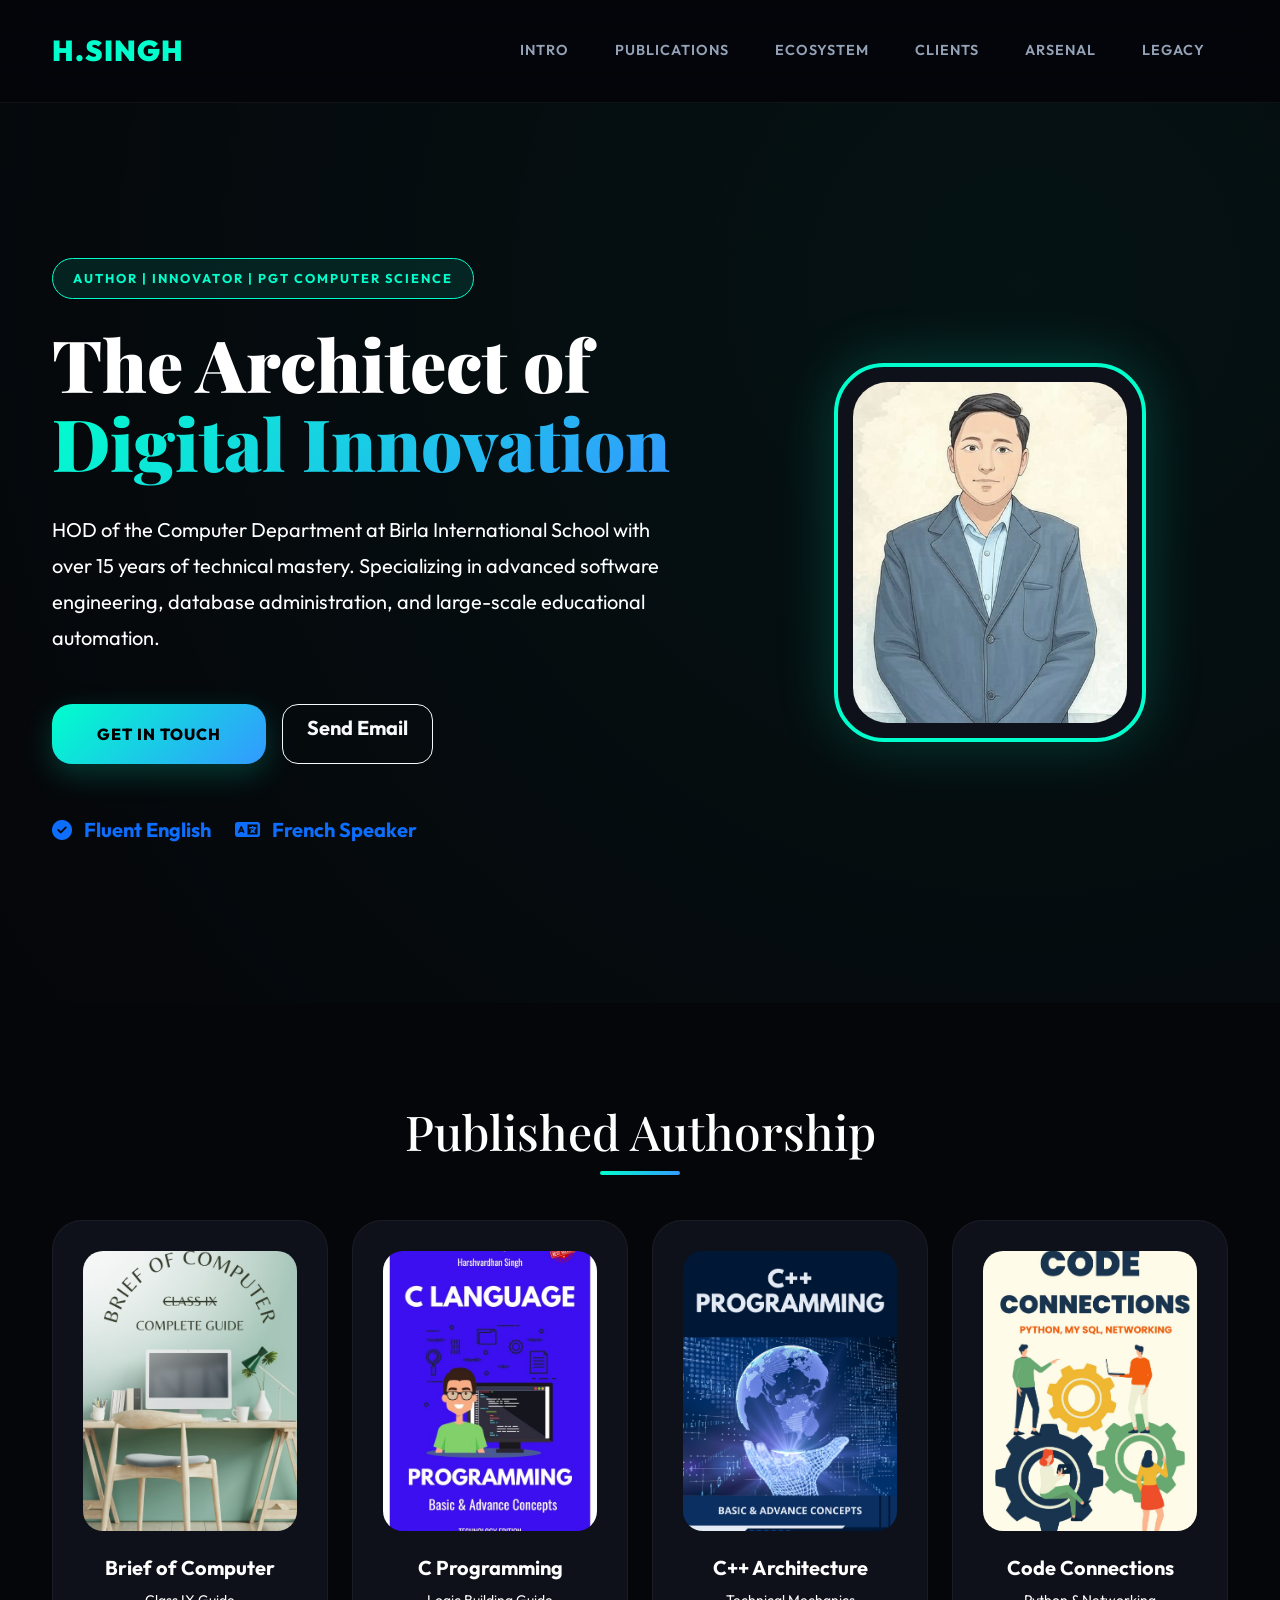
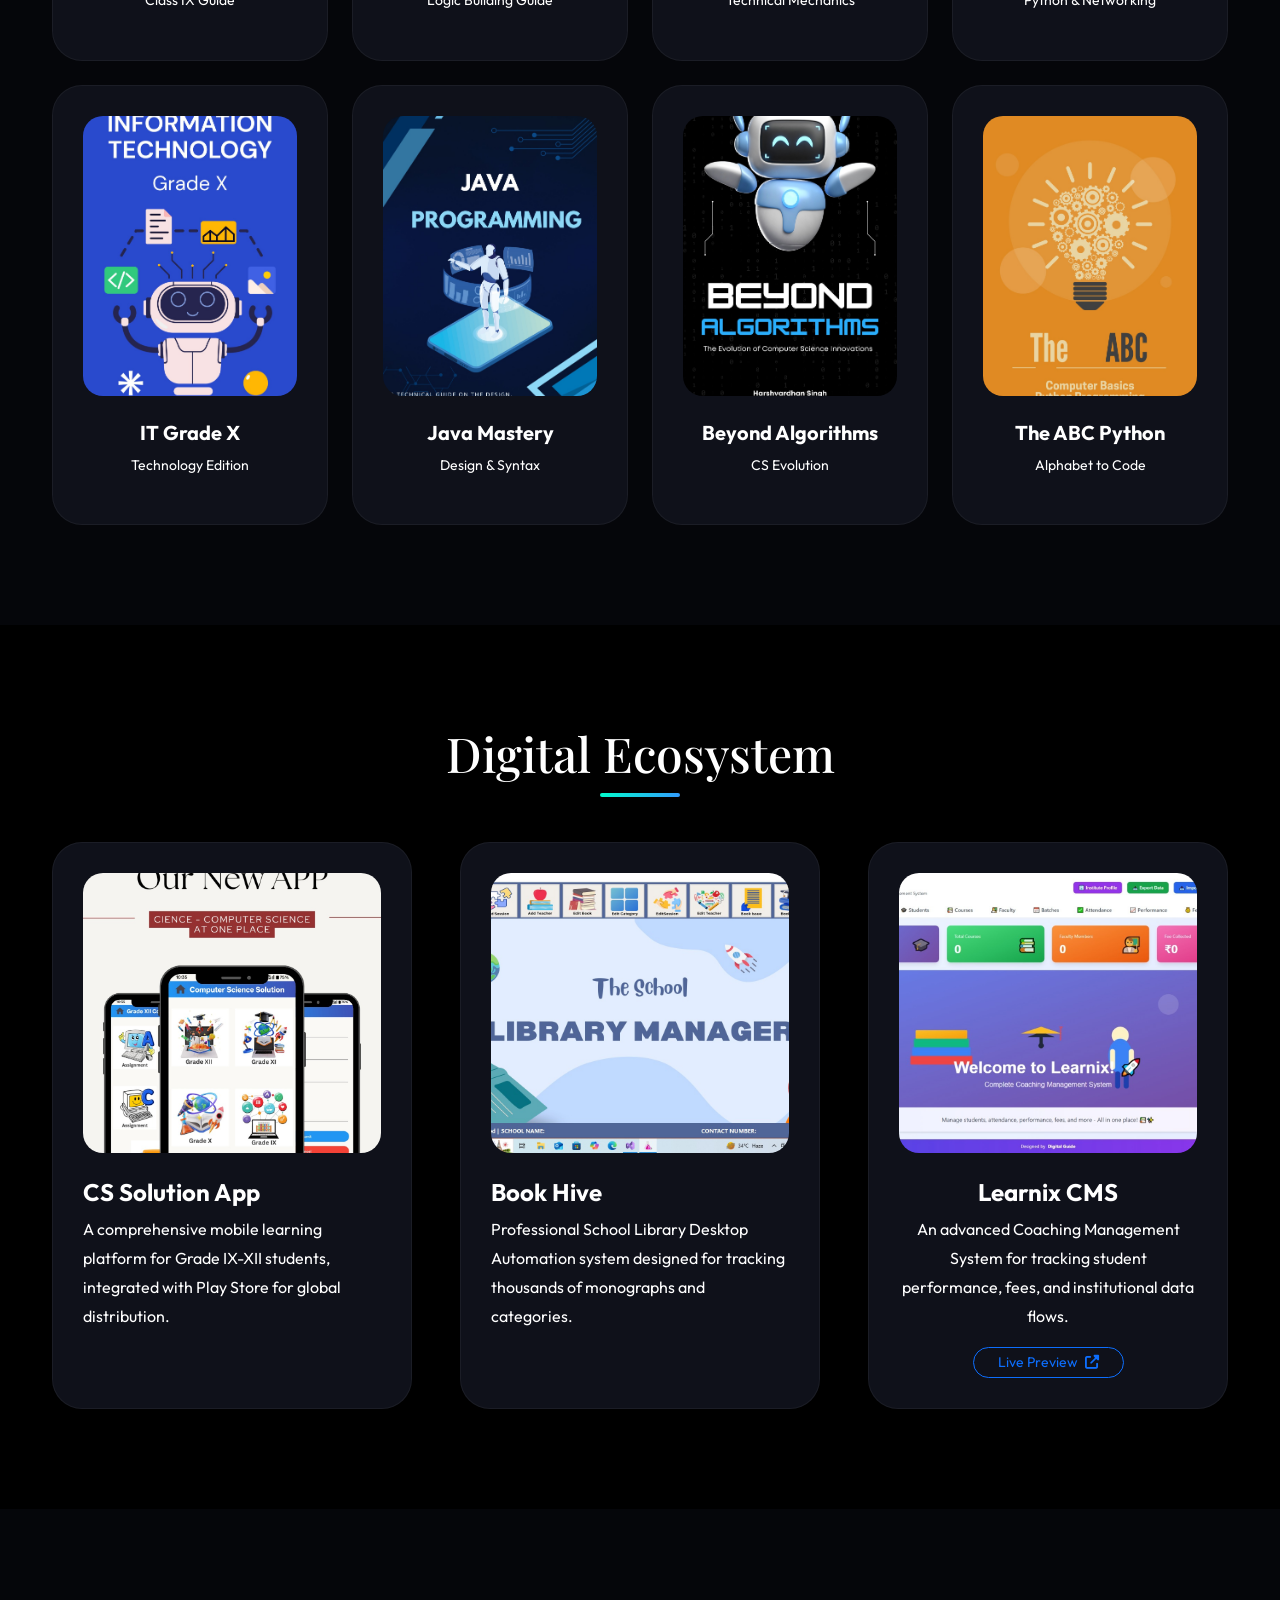
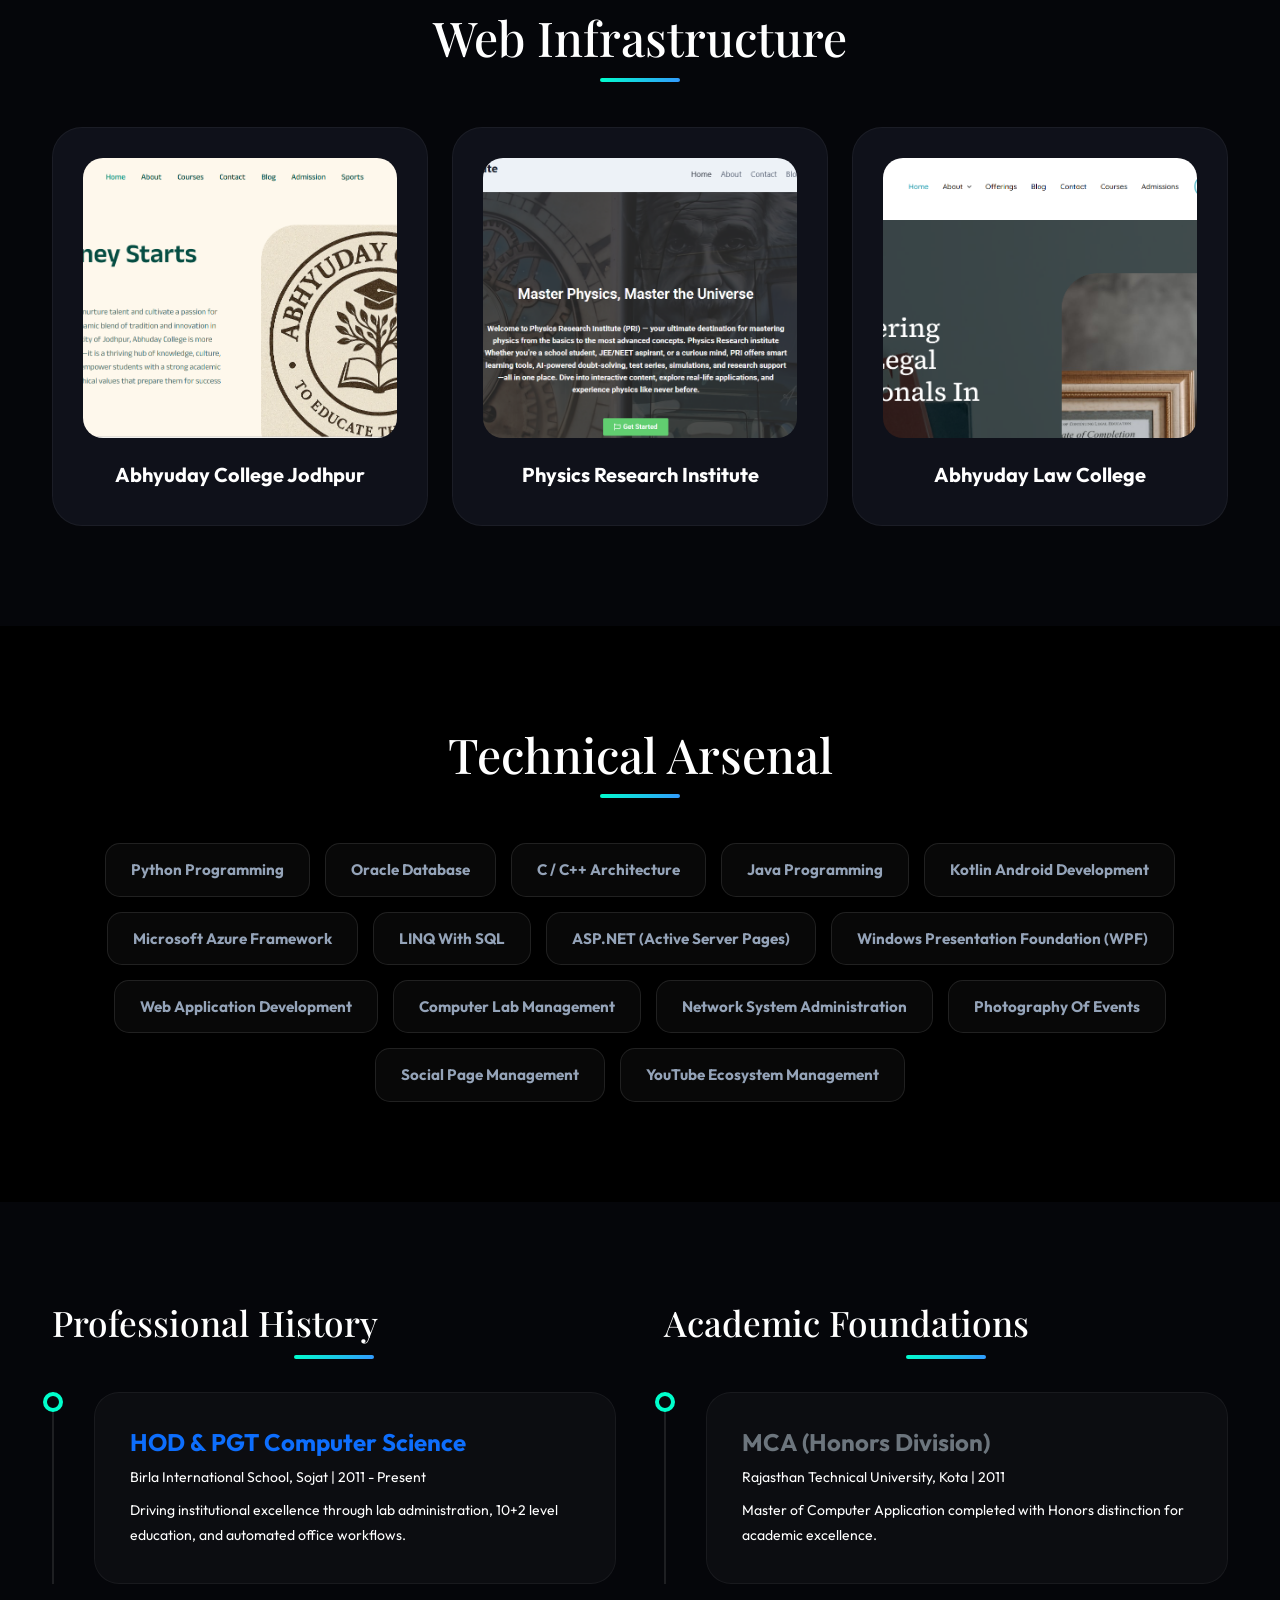
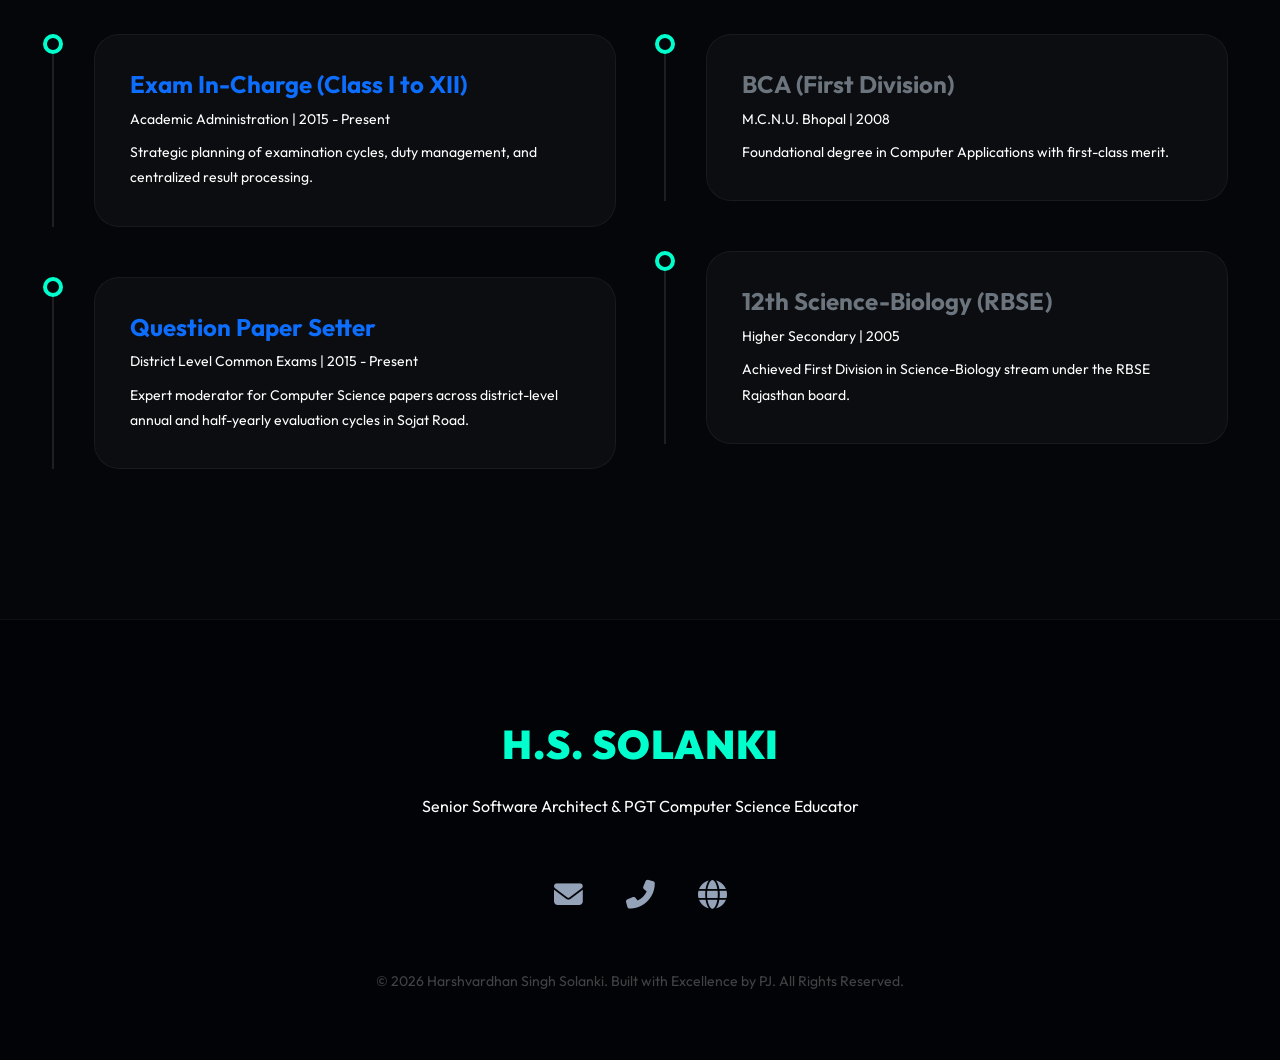
==== index.html @ 7189a614 "Update index.html" ====
<!DOCTYPE html>
<html lang="en">
<head>
    <meta charset="UTF-8">
    <meta name="viewport" content="width=device-width, initial-scale=1.0">
    <title>Harshvardhan Singh Solanki | Portfolio</title>
    
    <link href="https://fonts.googleapis.com/css2?family=Outfit:wght@300;400;600;700;800;900&family=Playfair+Display:wght@700;900&display=swap" rel="stylesheet">
    <link href="https://cdn.jsdelivr.net/npm/bootstrap@5.3.0/dist/css/bootstrap.min.css" rel="stylesheet">
    <link href="https://cdnjs.cloudflare.com/ajax/libs/font-awesome/6.4.0/css/all.min.css" rel="stylesheet">
    <link href="https://unpkg.com/aos@2.3.1/dist/aos.css" rel="stylesheet">

    <style>
        /* --- Root Variables & Theme --- */
        :root {
            --primary: #00ffcc;
            --secondary: #3399ff;
            --bg-dark: #05060a;
            --bg-card: #0f111a;
            --text-main: #ffffff;
            --text-dim: #94a3b8;
            --glass: rgba(255, 255, 255, 0.03);
            --gradient: linear-gradient(135deg, #00ffcc 0%, #3399ff 100%);
            --transition: all 0.4s cubic-bezier(0.4, 0, 0.2, 1);
        }

        /* --- Global Reset --- */
        * { margin: 0; padding: 0; box-sizing: border-box; }
        body {
            font-family: 'Outfit', sans-serif;
            background-color: var(--bg-dark);
            color: var(--text-main);
            overflow-x: hidden;
            line-height: 1.8;
            scroll-behavior: smooth;
        }

        /* --- Custom Scrollbar --- */
        ::-webkit-scrollbar { width: 10px; }
        ::-webkit-scrollbar-track { background: var(--bg-dark); }
        ::-webkit-scrollbar-thumb { background: var(--gradient); border-radius: 10px; }

        /* --- Layout Components --- */
        .section-padding { padding: 100px 0; }
        .container { max-width: 1200px; }

        /* --- Typography --- */
        .mega-title {
            font-family: 'Playfair Display', serif;
            font-size: clamp(2.5rem, 8vw, 4.5rem);
            font-weight: 900;
            line-height: 1.1;
            margin-bottom: 30px;
        }
        .mega-title span {
            background: var(--gradient);
            -webkit-background-clip: text;
            -webkit-text-fill-color: transparent;
        }
        .section-head {
            font-family: 'Playfair Display', serif;
            font-size: clamp(2rem, 5vw, 3rem);
            text-align: center;
            margin-bottom: 60px;
            position: relative;
        }
        .section-head::after {
            content: '';
            position: absolute;
            bottom: -15px;
            left: 50%;
            transform: translateX(-50%);
            width: 80px;
            height: 4px;
            background: var(--gradient);
            border-radius: 10px;
        }

        /* --- Navbar Glassmorphism --- */
        .navbar {
            background: rgba(5, 6, 10, 0.9) !important;
            backdrop-filter: blur(20px);
            border-bottom: 1px solid rgba(255, 255, 255, 0.05);
            padding: 20px 0;
            transition: var(--transition);
        }
        .navbar-brand {
            font-weight: 900;
            font-size: 1.8rem;
            color: var(--primary) !important;
            letter-spacing: 1px;
        }
        .nav-link {
            font-weight: 600;
            color: var(--text-dim) !important;
            margin: 0 15px;
            text-transform: uppercase;
            font-size: 0.9rem;
            letter-spacing: 1px;
            transition: var(--transition);
        }
        .nav-link:hover, .nav-link.active {
            color: var(--primary) !important;
            transform: translateY(-2px);
        }

        /* --- Hero Section --- */
        .hero {
            min-height: 100vh;
            display: flex;
            align-items: center;
            position: relative;
            background: radial-gradient(circle at 80% 20%, rgba(0, 255, 204, 0.05), transparent);
        }
        .role-tag {
            display: inline-block;
            padding: 8px 20px;
            background: rgba(0, 255, 204, 0.1);
            border: 1px solid var(--primary);
            border-radius: 50px;
            color: var(--primary);
            font-weight: 700;
            margin-bottom: 25px;
            text-transform: uppercase;
            font-size: 0.8rem;
            letter-spacing: 2px;
        }
        .profile-container {
            position: relative;
            display: inline-block;
        }
        .profile-frame {
            width: 100%;
            max-width: 450px;
            border-radius: 50px;
            border: 4px solid var(--primary);
            padding: 15px;
            background: var(--bg-card);
            box-shadow: 0 0 60px rgba(0, 255, 204, 0.2);
            transition: var(--transition);
        }
        .profile-frame img {
            width: 100%;
            border-radius: 35px;
            filter: grayscale(20%);
            transition: var(--transition);
        }
        .profile-container:hover .profile-frame {
            transform: scale(1.02) rotate(1deg);
            border-color: var(--secondary);
        }

        /* --- Ultra Cards --- */
        .ultra-card {
            background: var(--bg-card);
            border: 1px solid rgba(255, 255, 255, 0.05);
            border-radius: 30px;
            padding: 30px;
            height: 100%;
            transition: var(--transition);
            position: relative;
            overflow: hidden;
            z-index: 1;
        }
        .ultra-card::before {
            content: '';
            position: absolute;
            top: 0; left: 0; width: 100%; height: 100%;
            background: var(--gradient);
            opacity: 0;
            z-index: -1;
            transition: var(--transition);
        }
        .ultra-card:hover {
            transform: translateY(-15px);
            border-color: transparent;
        }
        .ultra-card:hover h4, .ultra-card:hover h5, .ultra-card:hover p {
            color: #fff;
        }

        /* --- Image Boxes --- */
        .img-box {
            width: 100%;
            height: 280px;
            border-radius: 20px;
            overflow: hidden;
            margin-bottom: 25px;
            position: relative;
        }
        .img-box img {
            width: 100%;
            height: 100%;
            object-fit: cover;
            transition: 0.8s;
        }
        .ultra-card:hover .img-box img {
            transform: scale(1.1) rotate(-2deg);
        }

        /* --- Eye Link Overlay --- */
        .overlay-link {
            position: absolute;
            top: 0; left: 0; width: 100%; height: 100%;
            background: rgba(10, 11, 16, 0.7);
            backdrop-filter: blur(5px);
            display: flex;
            justify-content: center;
            align-items: center;
            opacity: 0;
            transition: var(--transition);
        }
        .img-box:hover .overlay-link { opacity: 1; }
        .eye-icon {
            width: 60px;
            height: 60px;
            background: var(--primary);
            color: #000;
            border-radius: 50%;
            display: flex;
            justify-content: center;
            align-items: center;
            font-size: 1.5rem;
            text-decoration: none;
            box-shadow: 0 10px 20px rgba(0,0,0,0.3);
            transition: var(--transition);
        }
        .eye-icon:hover { transform: scale(1.2); background: #fff; }

        /* --- Tech Arsenal --- */
        .tech-grid {
            display: flex;
            flex-wrap: wrap;
            gap: 15px;
            justify-content: center;
        }
        .tech-item {
            padding: 12px 25px;
            background: rgba(255, 255, 255, 0.03);
            border: 1px solid rgba(255, 255, 255, 0.1);
            border-radius: 15px;
            font-weight: 700;
            font-size: 0.95rem;
            color: var(--text-dim);
            transition: var(--transition);
            cursor: default;
        }
        .tech-item:hover {
            background: var(--primary);
            color: #000;
            border-color: var(--primary);
            box-shadow: 0 0 30px rgba(0, 255, 204, 0.3);
            transform: translateY(-5px);
        }

        /* --- Legacy Timeline --- */
        .timeline-box {
            position: relative;
            padding-left: 40px;
            border-left: 2px solid rgba(255, 255, 255, 0.1);
            margin-bottom: 50px;
        }
        .timeline-box::before {
            content: '';
            position: absolute;
            left: -11px;
            top: 0;
            width: 20px;
            height: 20px;
            background: var(--bg-dark);
            border: 4px solid var(--primary);
            border-radius: 50%;
        }
        .legacy-card {
            background: var(--glass);
            border-radius: 25px;
            padding: 35px;
            border: 1px solid rgba(255, 255, 255, 0.05);
            transition: var(--transition);
        }
        .legacy-card:hover {
            background: rgba(255, 255, 255, 0.06);
            border-color: var(--primary);
            transform: translateX(15px);
        }

        /* --- Buttons --- */
        .btn-premium {
            background: var(--gradient);
            color: #000 !important;
            font-weight: 800;
            padding: 18px 45px;
            border-radius: 20px;
            text-transform: uppercase;
            letter-spacing: 1px;
            border: none;
            box-shadow: 0 10px 30px rgba(0, 255, 204, 0.2);
            transition: var(--transition);
        }
        .btn-premium:hover {
            transform: scale(1.05) translateY(-5px);
            box-shadow: 0 15px 40px rgba(0, 255, 204, 0.4);
        }

        /* --- Footer --- */
        footer {
            padding: 100px 0 50px;
            background: #020306;
            border-top: 1px solid rgba(255, 255, 255, 0.05);
        }
        .footer-links a {
            color: var(--text-dim);
            font-size: 1.8rem;
            margin: 0 20px;
            transition: var(--transition);
        }
        .footer-links a:hover { color: var(--primary); transform: scale(1.2); }

        /* --- Responsive Queries --- */
        @media (max-width: 991px) {
            .hero { text-align: center; padding-top: 150px; }
            .hero .d-flex { justify-content: center; }
            .profile-container { margin-top: 50px; }
            .mega-title { font-size: 3.2rem; }
        }
        @media (max-width: 768px) {
            .section-padding { padding: 60px 0; }
            .mega-title { font-size: 2.8rem; }
            .img-box { height: 220px; }
            .legacy-card { padding: 25px; }
        }
    </style>
</head>
<body>

    <nav class="navbar navbar-expand-lg sticky-top navbar-dark">
        <div class="container">
            <a class="navbar-brand" href="#">H.SINGH</a>
            <button class="navbar-toggler border-0" type="button" data-bs-toggle="collapse" data-bs-target="#navbarNav">
                <span class="navbar-toggler-icon"></span>
            </button>
            <div class="collapse navbar-collapse" id="navbarNav">
                <ul class="navbar-nav ms-auto">
                    <li class="nav-item"><a class="nav-link" href="#home">Intro</a></li>
                    <li class="nav-item"><a class="nav-link" href="#books">Publications</a></li>
                    <li class="nav-item"><a class="nav-link" href="#ecosystem">Ecosystem</a></li>
                    <li class="nav-item"><a class="nav-link" href="#web">Clients</a></li>
                    <li class="nav-item"><a class="nav-link" href="#skills">Arsenal</a></li>
                    <li class="nav-item"><a class="nav-link" href="#legacy">Legacy</a></li>
                </ul>
            </div>
        </div>
    </nav>

    <section id="home" class="hero">
        <div class="container">
            <div class="row align-items-center">
                <div class="col-lg-7" data-aos="fade-right" data-aos-duration="1200">
                    <span class="role-tag">Author | Innovator | PGT Computer Science</span>
                    <h1 class="mega-title">The Architect of<br><span>Digital Innovation</span></h1>
                    <p class="fs-5 text-dim mb-5 pe-lg-5">
                        HOD of the Computer Department at Birla International School with over 15 years of technical mastery. 
                        Specializing in advanced software engineering, database administration, and large-scale educational automation.
                    </p>
                    <div class="d-flex flex-wrap gap-3">
                        <a href="tel:+918005676406" class="btn btn-premium">Get in Touch</a>
                        <a href="mailto:harshvardhansinghsolanki@yahoo.co.in" class="btn btn-outline-light btn-lg px-4 rounded-4 fw-bold">Send Email</a>
                    </div>
                    <div class="mt-5 d-flex gap-4 fs-5 text-primary fw-bold">
                        <span><i class="fas fa-check-circle me-2"></i> Fluent English</span>
                        <span><i class="fas fa-language me-2"></i> French Speaker</span>
                    </div>
                </div>
                <div class="col-lg-5 text-center" data-aos="zoom-in" data-aos-duration="1200">
                    <div class="profile-container">
                        <div class="profile-frame">
                            <img src="image.PNG" alt="Harshvardhan Singh Solanki">
                        </div>
                    </div>
                </div>
            </div>
        </div>
    </section>

    <section id="books" class="section-padding">
        <div class="container">
            <h2 class="section-head" data-aos="fade-up">Published <span>Authorship</span></h2>
            <div class="row g-4">
                <div class="col-6 col-md-4 col-lg-3" data-aos="fade-up">
                    <div class="ultra-card text-center">
                        <div class="img-box"><img src="book1.jpeg" alt="Brief of Computer"></div>
                        <h5 class="fw-bold">Brief of Computer</h5>
                        <p class="small text-dim">Class IX Guide</p>
                    </div>
                </div>
                <div class="col-6 col-md-4 col-lg-3" data-aos="fade-up" data-aos-delay="100">
                    <div class="ultra-card text-center">
                        <div class="img-box"><img src="book2.jpeg" alt="C Language"></div>
                        <h5 class="fw-bold">C Programming</h5>
                        <p class="small text-dim">Logic Building Guide</p>
                    </div>
                </div>
                <div class="col-6 col-md-4 col-lg-3" data-aos="fade-up" data-aos-delay="200">
                    <div class="ultra-card text-center">
                        <div class="img-box"><img src="book3.jpeg" alt="C++ Architecture"></div>
                        <h5 class="fw-bold">C++ Architecture</h5>
                        <p class="small text-dim">Technical Mechanics</p>
                    </div>
                </div>
                <div class="col-6 col-md-4 col-lg-3" data-aos="fade-up" data-aos-delay="300">
                    <div class="ultra-card text-center">
                        <div class="img-box"><img src="book4.jpeg" alt="Code Connections"></div>
                        <h5 class="fw-bold">Code Connections</h5>
                        <p class="small text-dim">Python & Networking</p>
                    </div>
                </div>
                <div class="col-6 col-md-4 col-lg-3" data-aos="fade-up">
                    <div class="ultra-card text-center">
                        <div class="img-box"><img src="book5.jpeg" alt="IT Grade X"></div>
                        <h5 class="fw-bold">IT Grade X</h5>
                        <p class="small text-dim">Technology Edition</p>
                    </div>
                </div>
                <div class="col-6 col-md-4 col-lg-3" data-aos="fade-up" data-aos-delay="100">
                    <div class="ultra-card text-center">
                        <div class="img-box"><img src="book6.jpeg" alt="Java Mastery"></div>
                        <h5 class="fw-bold">Java Mastery</h5>
                        <p class="small text-dim">Design & Syntax</p>
                    </div>
                </div>
                <div class="col-6 col-md-4 col-lg-3" data-aos="fade-up" data-aos-delay="200">
                    <div class="ultra-card text-center">
                        <div class="img-box"><img src="book7.jpeg" alt="Beyond Algorithms"></div>
                        <h5 class="fw-bold">Beyond Algorithms</h5>
                        <p class="small text-dim">CS Evolution</p>
                    </div>
                </div>
                <div class="col-6 col-md-4 col-lg-3" data-aos="fade-up" data-aos-delay="300">
                    <div class="ultra-card text-center">
                        <div class="img-box"><img src="book8.jpeg" alt="ABC Python"></div>
                        <h5 class="fw-bold">The ABC Python</h5>
                        <p class="small text-dim">Alphabet to Code</p>
                    </div>
                </div>
            </div>
        </div>
    </section>

    <section id="ecosystem" class="section-padding bg-black bg-opacity-30">
        <div class="container">
            <h2 class="section-head" data-aos="fade-up">Digital <span>Ecosystem</span></h2>
            <div class="row g-5">
                <div class="col-lg-4" data-aos="zoom-in">
                    <div class="ultra-card">
                        <div class="img-box"><img src="hss2.jpeg" alt="CS Solution"></div>
                        <h4 class="fw-bold">CS Solution App</h4>
                        <p class="text-dim">A comprehensive mobile learning platform for Grade IX-XII students, integrated with Play Store for global distribution.</p>
                    </div>
                </div>
                <div class="col-lg-4" data-aos="zoom-in" data-aos-delay="200">
                    <div class="ultra-card">
                        <div class="img-box"><img src="hss.jpeg" alt="Book Hive"></div>
                        <h4 class="fw-bold">Book Hive</h4>
                        <p class="text-dim">Professional School Library Desktop Automation system designed for tracking thousands of monographs and categories.</p>
                    </div>
                </div>
                <div class="col-lg-4" data-aos="zoom-in" data-aos-delay="400">
                    <div class="ultra-card text-center">
                        <div class="img-box">
                            <img src="hss4.jpeg" alt="Learnix CMS">
                            <div class="overlay-link">
                                <a href="https://iharshvardhansingh.github.io/Learnix/" target="_blank" class="eye-icon">
                                    <i class="fas fa-eye"></i>
                                </a>
                            </div>
                        </div>
                        <h4 class="fw-bold">Learnix CMS</h4>
                        <p class="text-dim">An advanced Coaching Management System for tracking student performance, fees, and institutional data flows.</p>
                        <div class="mt-3">
                            <a href="https://iharshvardhansingh.github.io/Learnix/" target="_blank" class="btn btn-outline-primary btn-sm rounded-pill px-4">
                                Live Preview <i class="fas fa-external-link-alt ms-1"></i>
                            </a>
                        </div>
                    </div>
                </div>
           </div>
    </section>

    <section id="web" class="section-padding">
        <div class="container">
            <h2 class="section-head" data-aos="fade-up">Web <span>Infrastructure</span></h2>
            <div class="row g-4">
                <div class="col-md-4" data-aos="flip-left">
                    <div class="ultra-card">
                        <div class="img-box">
                            <img src="client.PNG" alt="Abhyuday College">
                            <div class="overlay-link">
                                <a href="https://abhyudaycollegejodhpur.com/" target="_blank" class="eye-icon">
                                    <i class="fas fa-eye"></i>
                                </a>
                            </div>
                        </div>
                        <h5 class="fw-bold text-center">Abhyuday College Jodhpur</h5>
                    </div>
                </div>
                <div class="col-md-4" data-aos="flip-left" data-aos-delay="200">
                    <div class="ultra-card">
                        <div class="img-box">
                            <img src="client1.PNG" alt="Physics Institute">
                            <div class="overlay-link">
                                <a href="https://physicsresearchinstitute.com/" target="_blank" class="eye-icon">
                                    <i class="fas fa-eye"></i>
                                </a>
                            </div>
                        </div>
                        <h5 class="fw-bold text-center">Physics Research Institute</h5>
                    </div>
                </div>
                <div class="col-md-4" data-aos="flip-left" data-aos-delay="400">
                    <div class="ultra-card">
                        <div class="img-box">
                            <img src="client2.PNG" alt="Abhyuday Law">
                            <div class="overlay-link">
                                <a href="https://abhyudaylawcollegejodhpur.com/" target="_blank" class="eye-icon">
                                    <i class="fas fa-eye"></i>
                                </a>
                            </div>
                        </div>
                        <h5 class="fw-bold text-center">Abhyuday Law College</h5>
                    </div>
                </div>
            </div>
        </div>
    </section>

    <section id="skills" class="section-padding bg-black">
        <div class="container text-center">
            <h2 class="section-head" data-aos="fade-up">Technical <span>Arsenal</span></h2>
            <div class="tech-grid" data-aos="zoom-in">
                <div class="tech-item">Python Programming</div>
                <div class="tech-item">Oracle Database</div>
                <div class="tech-item">C / C++ Architecture</div>
                <div class="tech-item">Java Programming</div>
                <div class="tech-item">Kotlin Android Development</div>
                <div class="tech-item">Microsoft Azure Framework</div>
                <div class="tech-item">LINQ With SQL</div>
                <div class="tech-item">ASP.NET (Active Server Pages)</div>
                <div class="tech-item">Windows Presentation Foundation (WPF)</div>
                <div class="tech-item">Web Application Development</div>
                <div class="tech-item">Computer Lab Management</div>
                <div class="tech-item">Network System Administration</div>
                <div class="tech-item">Photography Of Events</div>
                <div class="tech-item">Social Page Management</div>
                <div class="tech-item">YouTube Ecosystem Management</div>
            </div>
        </div>
    </section>

    <section id="legacy" class="section-padding">
        <div class="container">
            <div class="row g-5">
                <div class="col-lg-6" data-aos="fade-right">
                    <h2 class="section-head text-start mb-5" style="font-size: 2.2rem;">Professional <span>History</span></h2>
                    
                    <div class="timeline-box">
                        <div class="legacy-card">
                            <h4 class="fw-bold text-primary">HOD & PGT Computer Science</h4>
                            <p class="small text-dim mb-2">Birla International School, Sojat | 2011 - Present</p>
                            <p class="small mb-0">Driving institutional excellence through lab administration, 10+2 level education, and automated office workflows.</p>
                        </div>
                    </div>

                    <div class="timeline-box">
                        <div class="legacy-card">
                            <h4 class="fw-bold text-primary">Exam In-Charge (Class I to XII)</h4>
                            <p class="small text-dim mb-2">Academic Administration | 2015 - Present</p>
                            <p class="small mb-0">Strategic planning of examination cycles, duty management, and centralized result processing.</p>
                        </div>
                    </div>

                    <div class="timeline-box">
                        <div class="legacy-card">
                            <h4 class="fw-bold text-primary">Question Paper Setter</h4>
                            <p class="small text-dim mb-2">District Level Common Exams | 2015 - Present</p>
                            <p class="small mb-0">Expert moderator for Computer Science papers across district-level annual and half-yearly evaluation cycles in Sojat Road.</p>
                        </div>
                    </div>
                </div>

                <div class="col-lg-6" data-aos="fade-left">
                    <h2 class="section-head text-start mb-5" style="font-size: 2.2rem;">Academic <span>Foundations</span></h2>
                    
                    <div class="timeline-box">
                        <div class="legacy-card">
                            <h4 class="fw-bold text-secondary">MCA (Honors Division)</h4>
                            <p class="small text-dim mb-2">Rajasthan Technical University, Kota | 2011</p>
                            <p class="small mb-0">Master of Computer Application completed with Honors distinction for academic excellence.</p>
                        </div>
                    </div>

                    <div class="timeline-box">
                        <div class="legacy-card">
                            <h4 class="fw-bold text-secondary">BCA (First Division)</h4>
                            <p class="small text-dim mb-2">M.C.N.U. Bhopal | 2008</p>
                            <p class="small mb-0">Foundational degree in Computer Applications with first-class merit.</p>
                        </div>
                    </div>

                    <div class="timeline-box">
                        <div class="legacy-card">
                            <h4 class="fw-bold text-secondary">12th Science-Biology (RBSE)</h4>
                            <p class="small text-dim mb-2">Higher Secondary | 2005</p>
                            <p class="small mb-0">Achieved First Division in Science-Biology stream under the RBSE Rajasthan board.</p>
                        </div>
                    </div>
                </div>
            </div>
        </div>
    </section>

    <footer class="text-center">
        <div class="container">
            <h2 class="navbar-brand fs-1 mb-4" data-aos="zoom-in">H.S. SOLANKI</h2>
            <p class="text-dim mb-5">Senior Software Architect & PGT Computer Science Educator</p>
            <div class="footer-links mb-5" data-aos="fade-up">
                <a href="mailto:harshvardhansinghsolanki@yahoo.co.in"><i class="fas fa-envelope"></i></a>
                <a href="tel:+918005676406"><i class="fas fa-phone-alt"></i></a>
                <a href="http://www.digitalguide.co.in" target="_blank"><i class="fas fa-globe"></i></a>
            </div>
            <p class="small opacity-25 mt-5">
                &copy; 2026 Harshvardhan Singh Solanki. Built with Excellence by PJ. All Rights Reserved.
            </p>
        </div>
    </footer>

    <script src="https://cdn.jsdelivr.net/npm/bootstrap@5.3.0/dist/js/bootstrap.bundle.min.js"></script>
    <script src="https://unpkg.com/aos@2.3.1/dist/aos.js"></script>
    <script>
        AOS.init({ duration: 1000, once: true });
        
        // Dynamic Navbar Background Change on Scroll
        window.addEventListener('scroll', function() {
            if (window.scrollY > 50) {
                document.querySelector('.navbar').style.padding = '12px 0';
                document.querySelector('.navbar').style.background = 'rgba(5, 6, 10, 0.98)';
            } else {
                document.querySelector('.navbar').style.padding = '20px 0';
                document.querySelector('.navbar').style.background = 'rgba(5, 6, 10, 0.9)';
            }
        });
    </script>
</body>
</html>
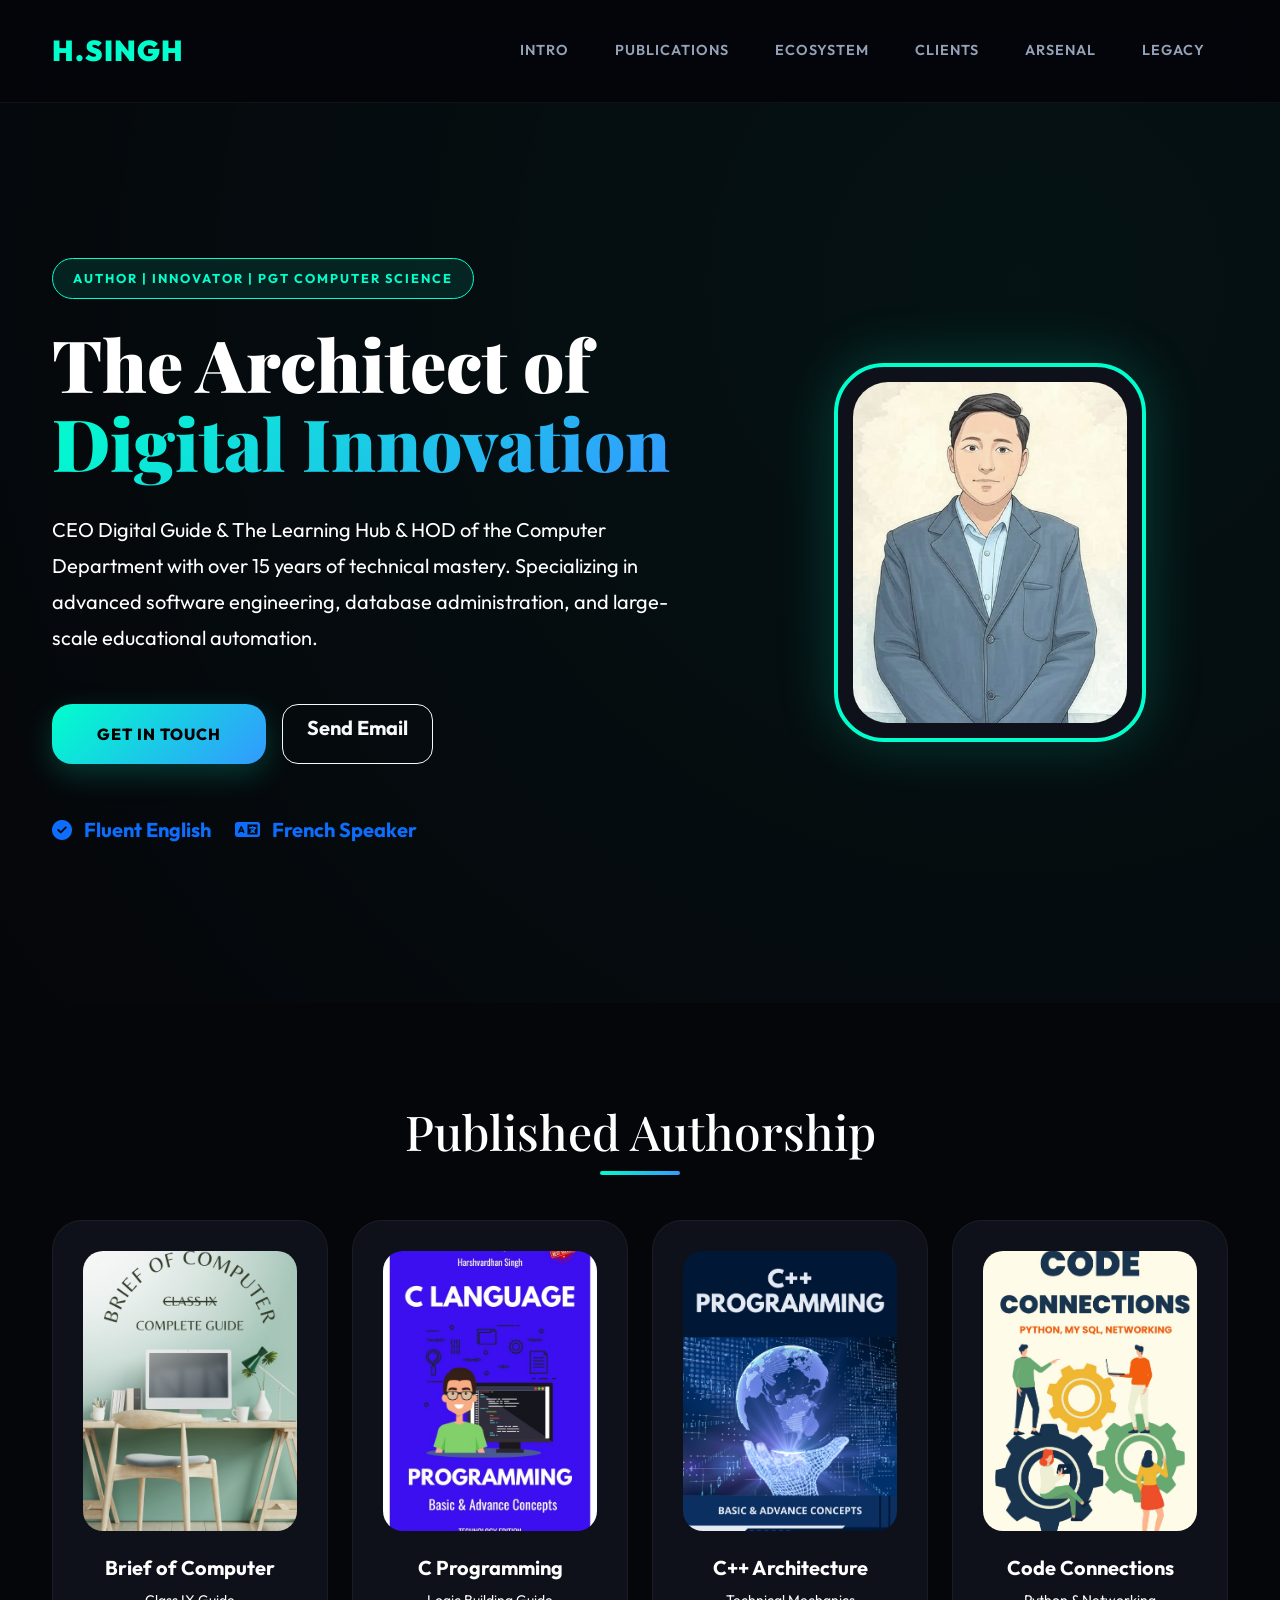
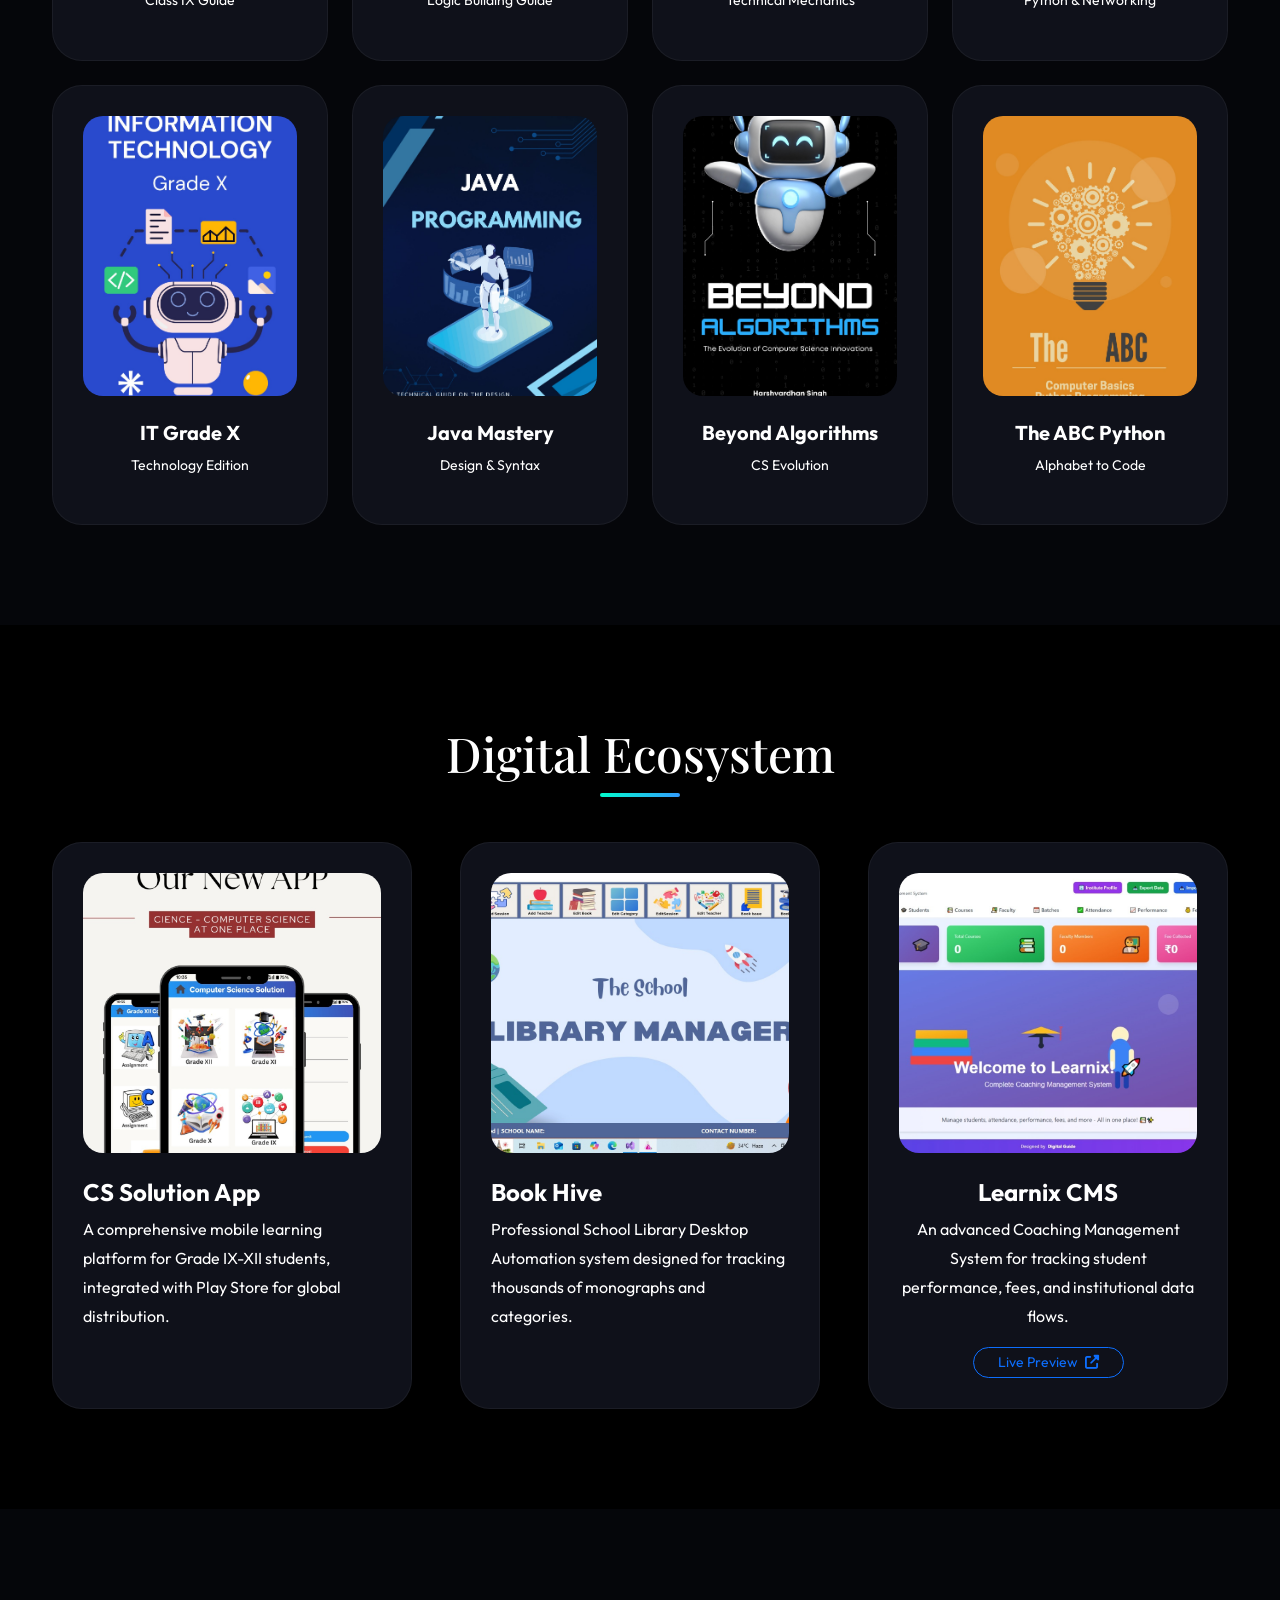
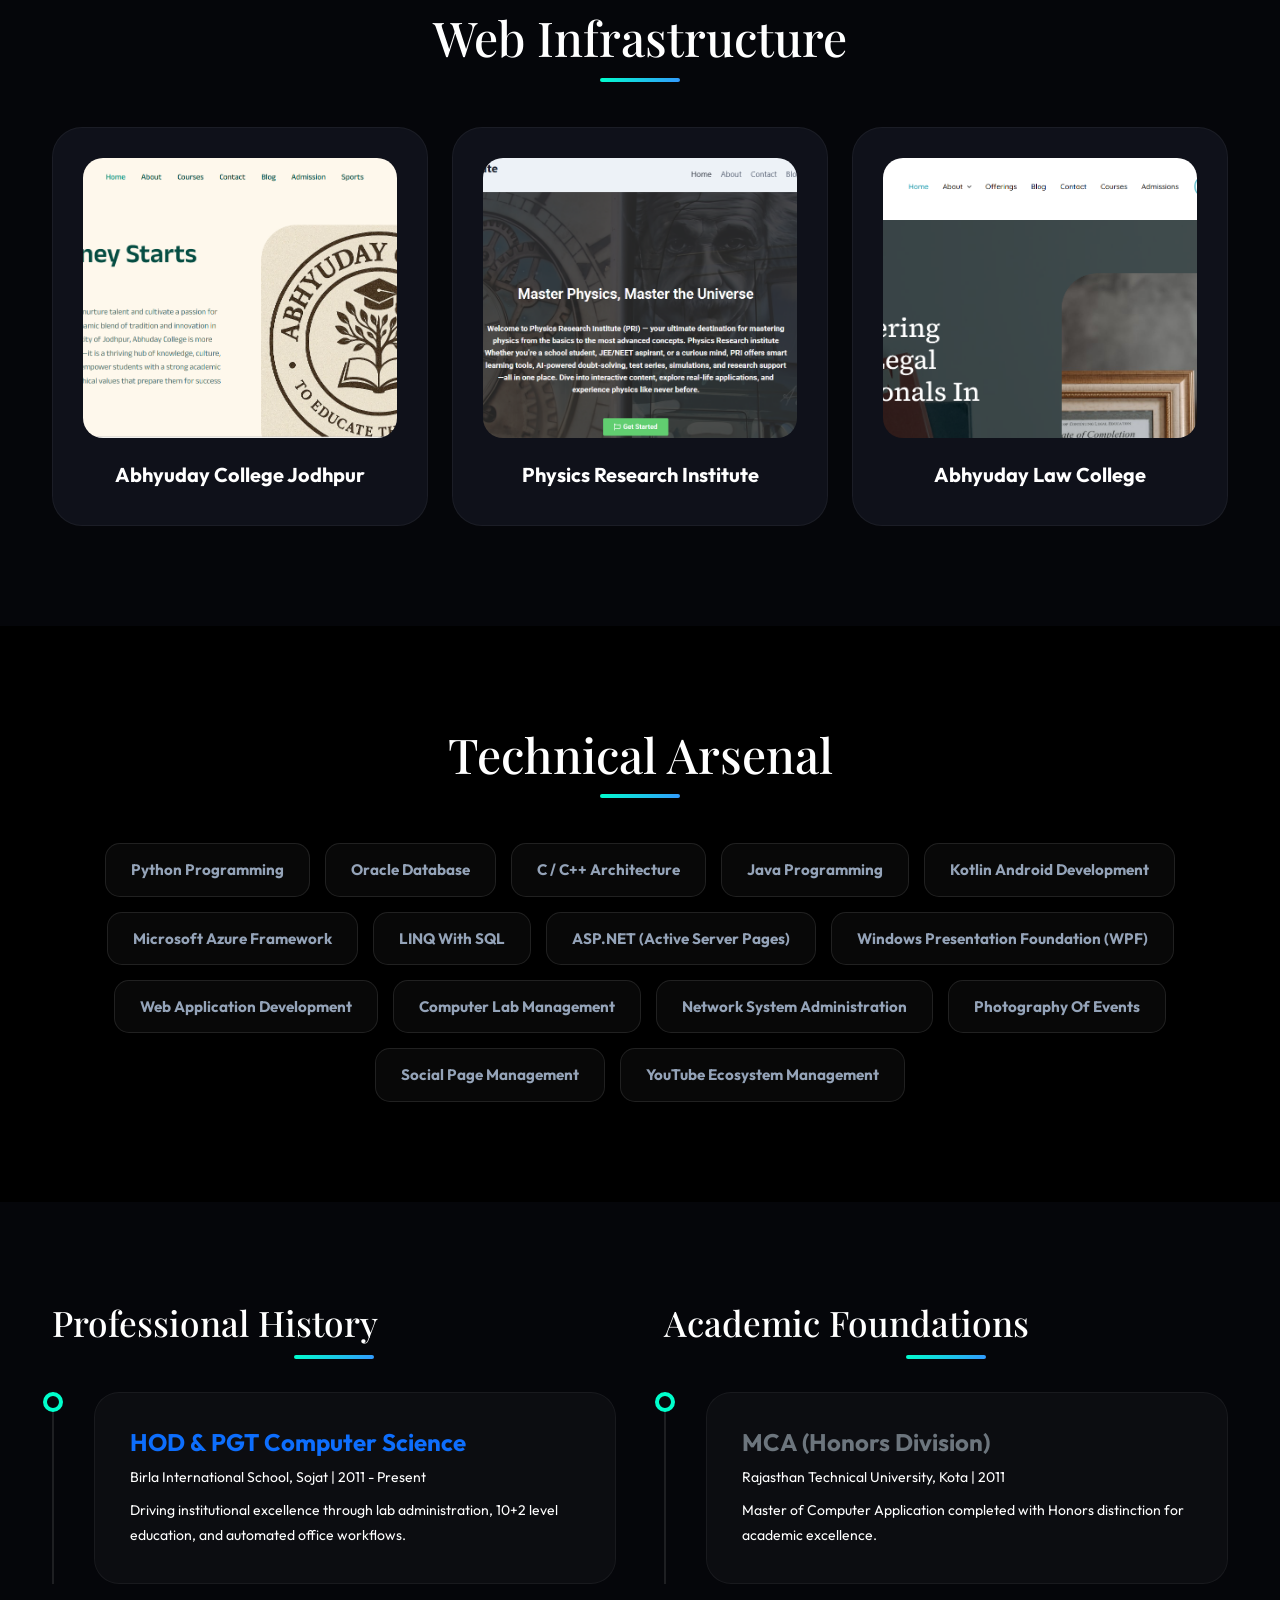
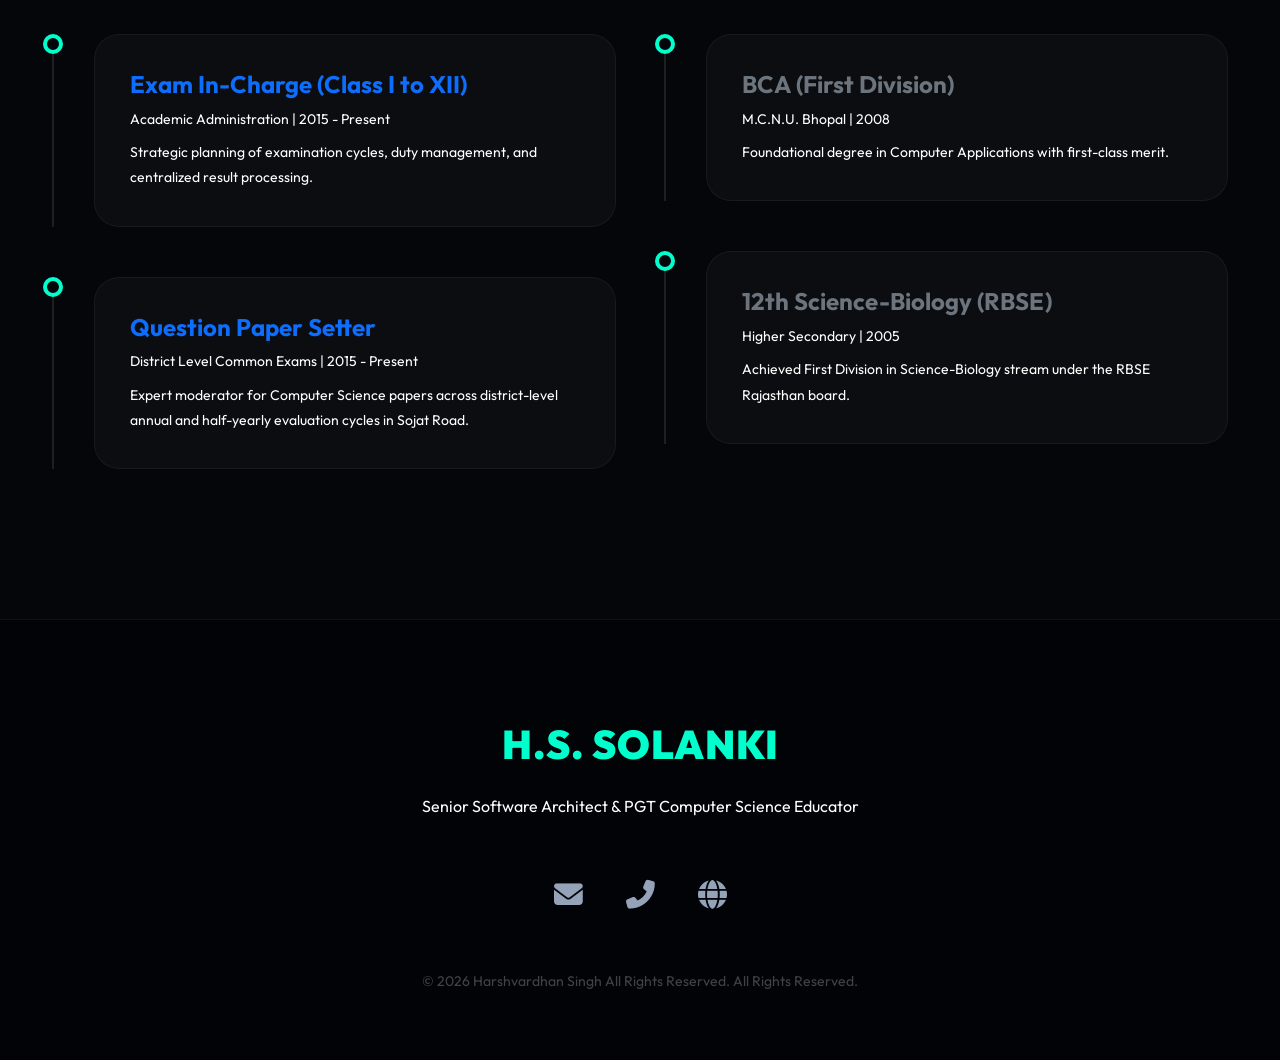
==== commit 66b288b5: "Update index.html" ====
--- a/index.html
+++ b/index.html
@@ -359,8 +359,7 @@
                     <span class="role-tag">Author | Innovator | PGT Computer Science</span>
                     <h1 class="mega-title">The Architect of<br><span>Digital Innovation</span></h1>
                     <p class="fs-5 text-dim mb-5 pe-lg-5">
-                        HOD of the Computer Department at Birla International School with over 15 years of technical mastery. 
-                        Specializing in advanced software engineering, database administration, and large-scale educational automation.
+                        CEO Digital Guide & The Learning Hub & HOD of the Computer Department with over 15 years of technical mastery. Specializing in advanced software engineering, database administration, and large-scale educational automation.
                     </p>
                     <div class="d-flex flex-wrap gap-3">
                         <a href="tel:+918005676406" class="btn btn-premium">Get in Touch</a>
@@ -628,7 +627,7 @@
                 <a href="http://www.digitalguide.co.in" target="_blank"><i class="fas fa-globe"></i></a>
             </div>
             <p class="small opacity-25 mt-5">
-                &copy; 2026 Harshvardhan Singh Solanki. Built with Excellence by PJ. All Rights Reserved.
+                &copy; 2026 Harshvardhan Singh All Rights Reserved. All Rights Reserved.
             </p>
         </div>
     </footer>
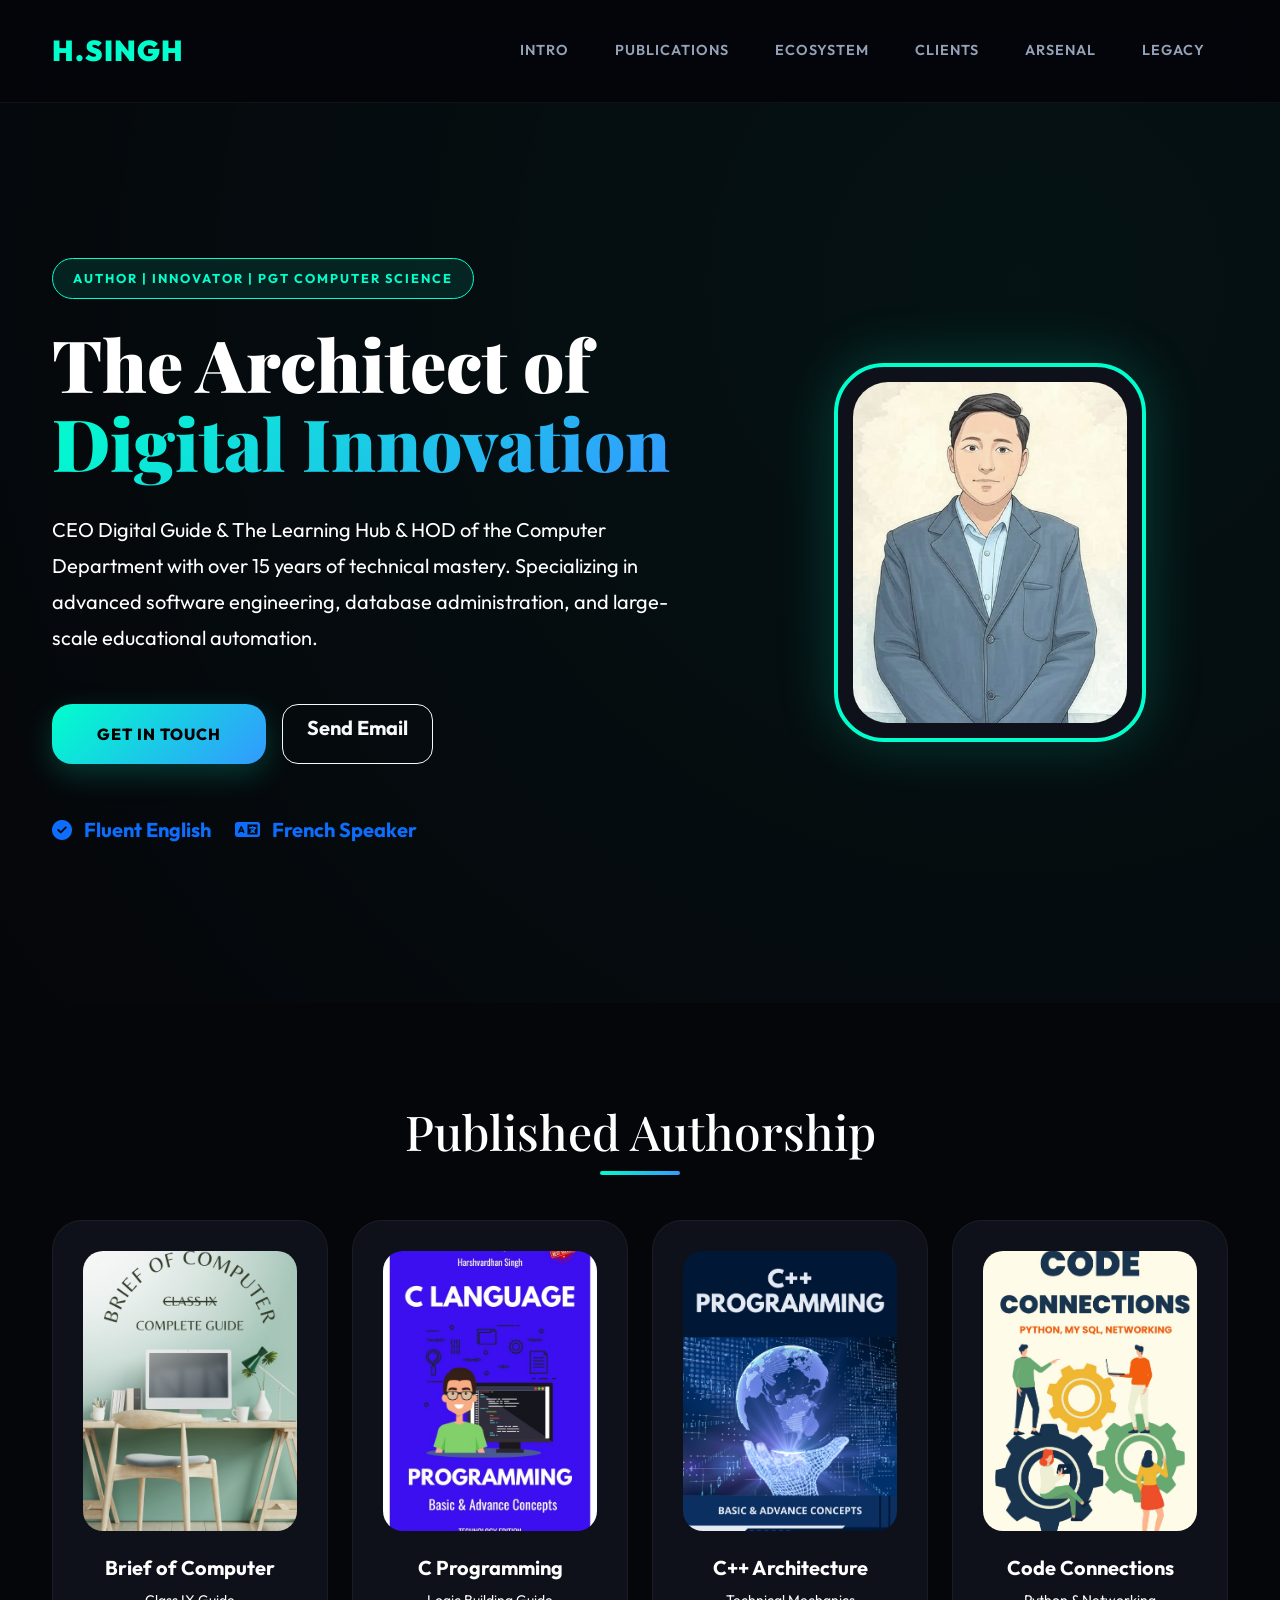
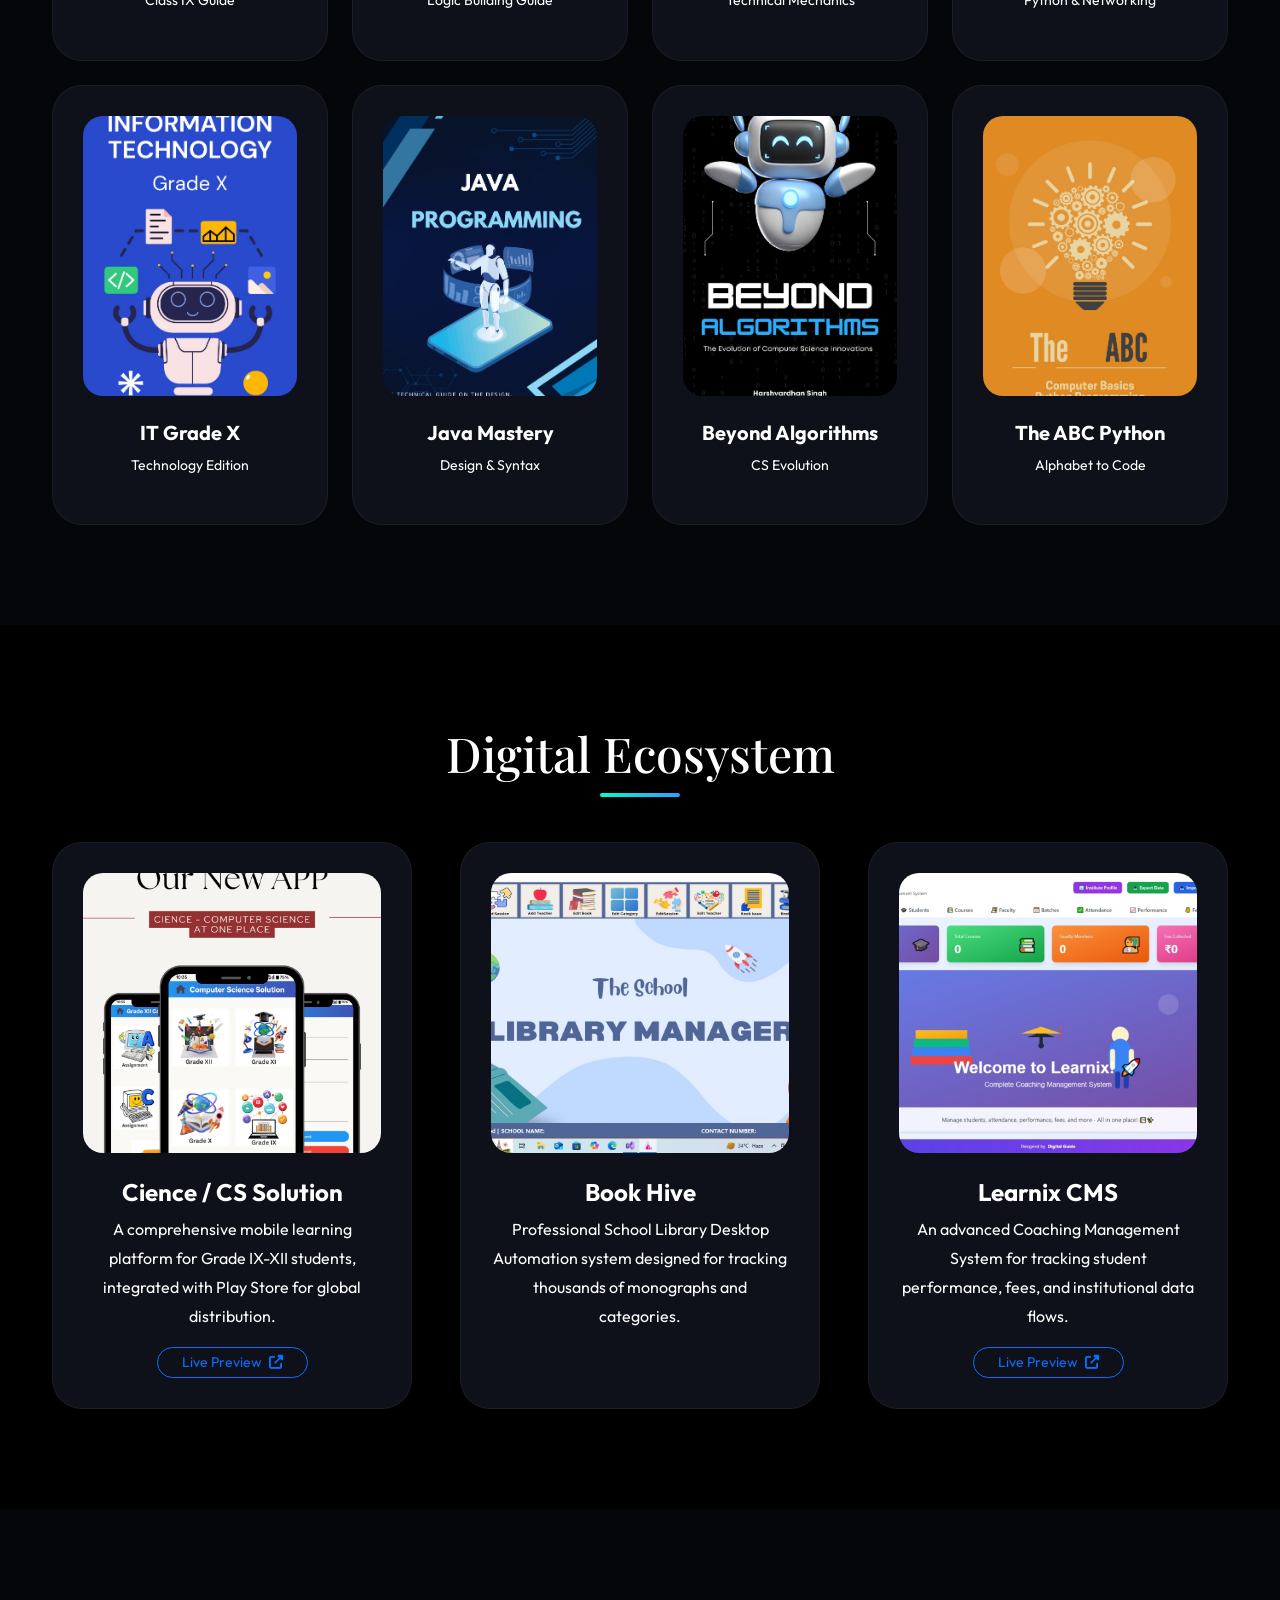
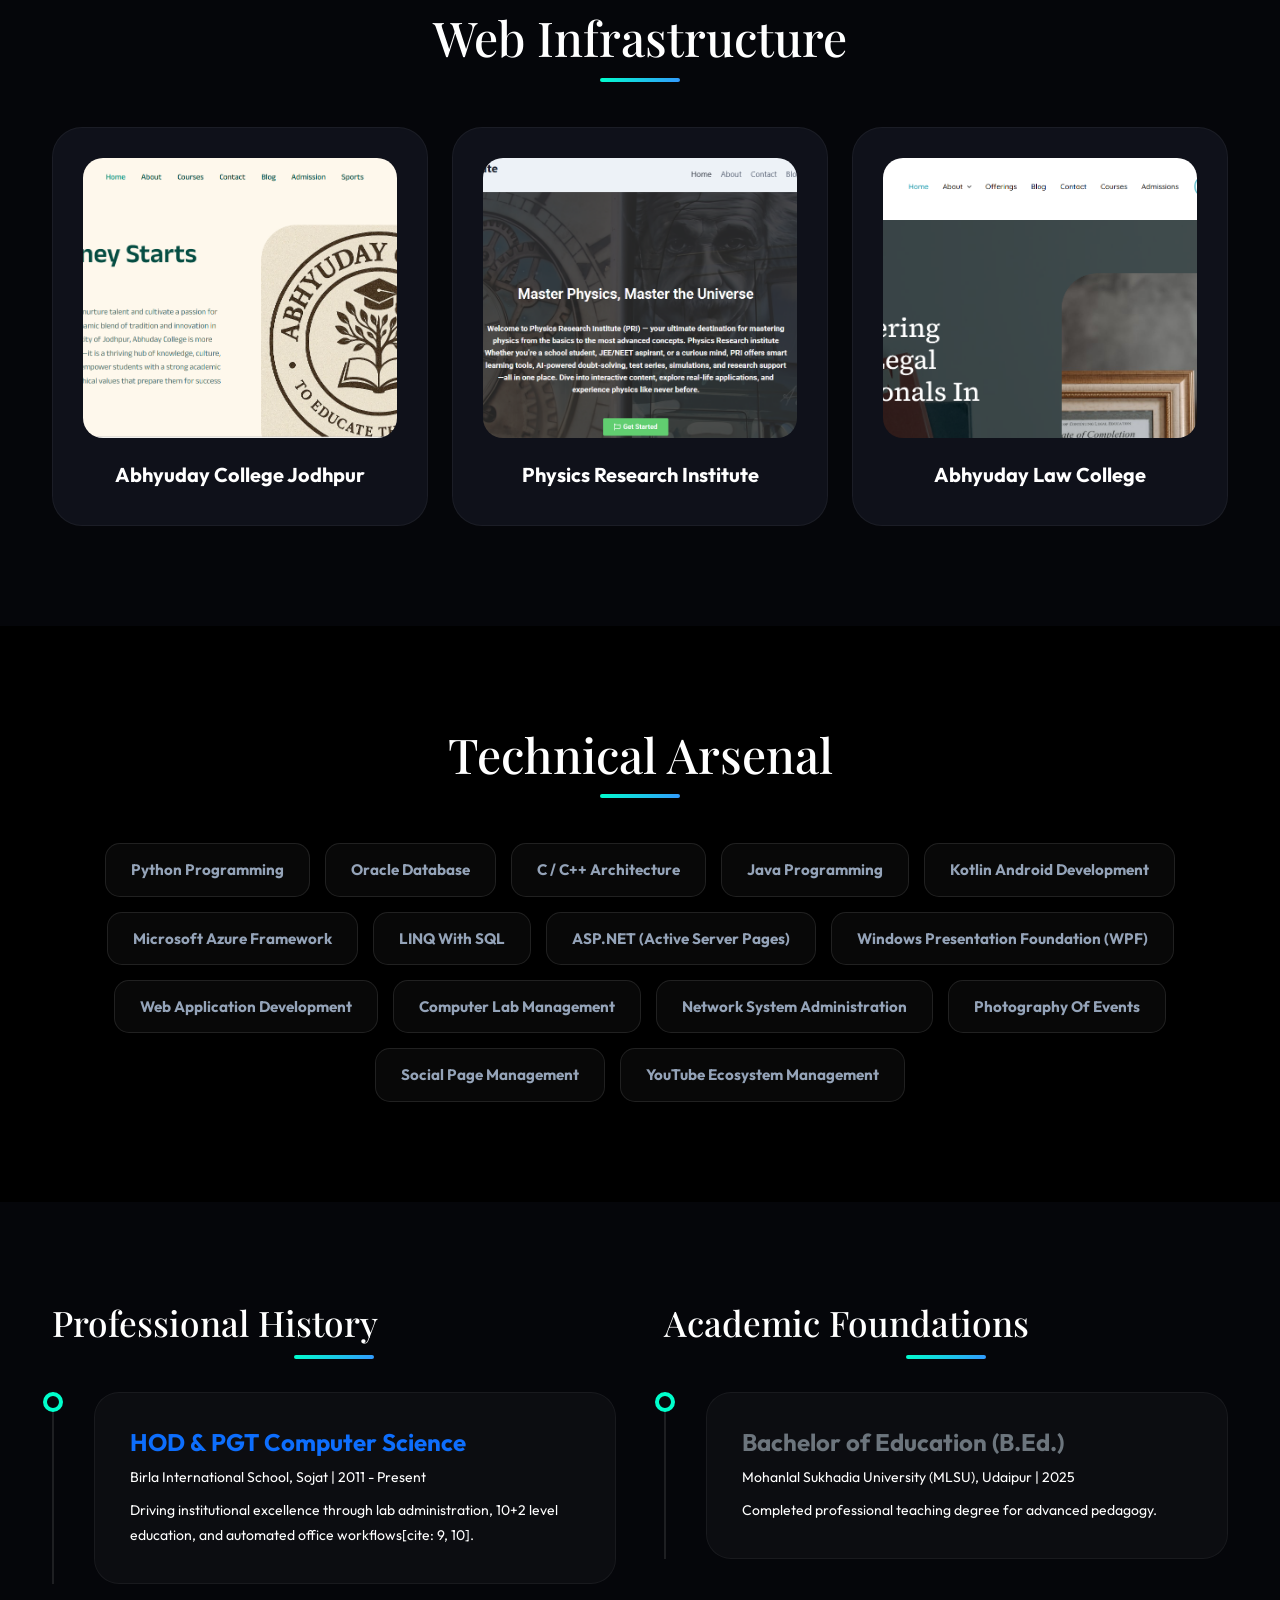
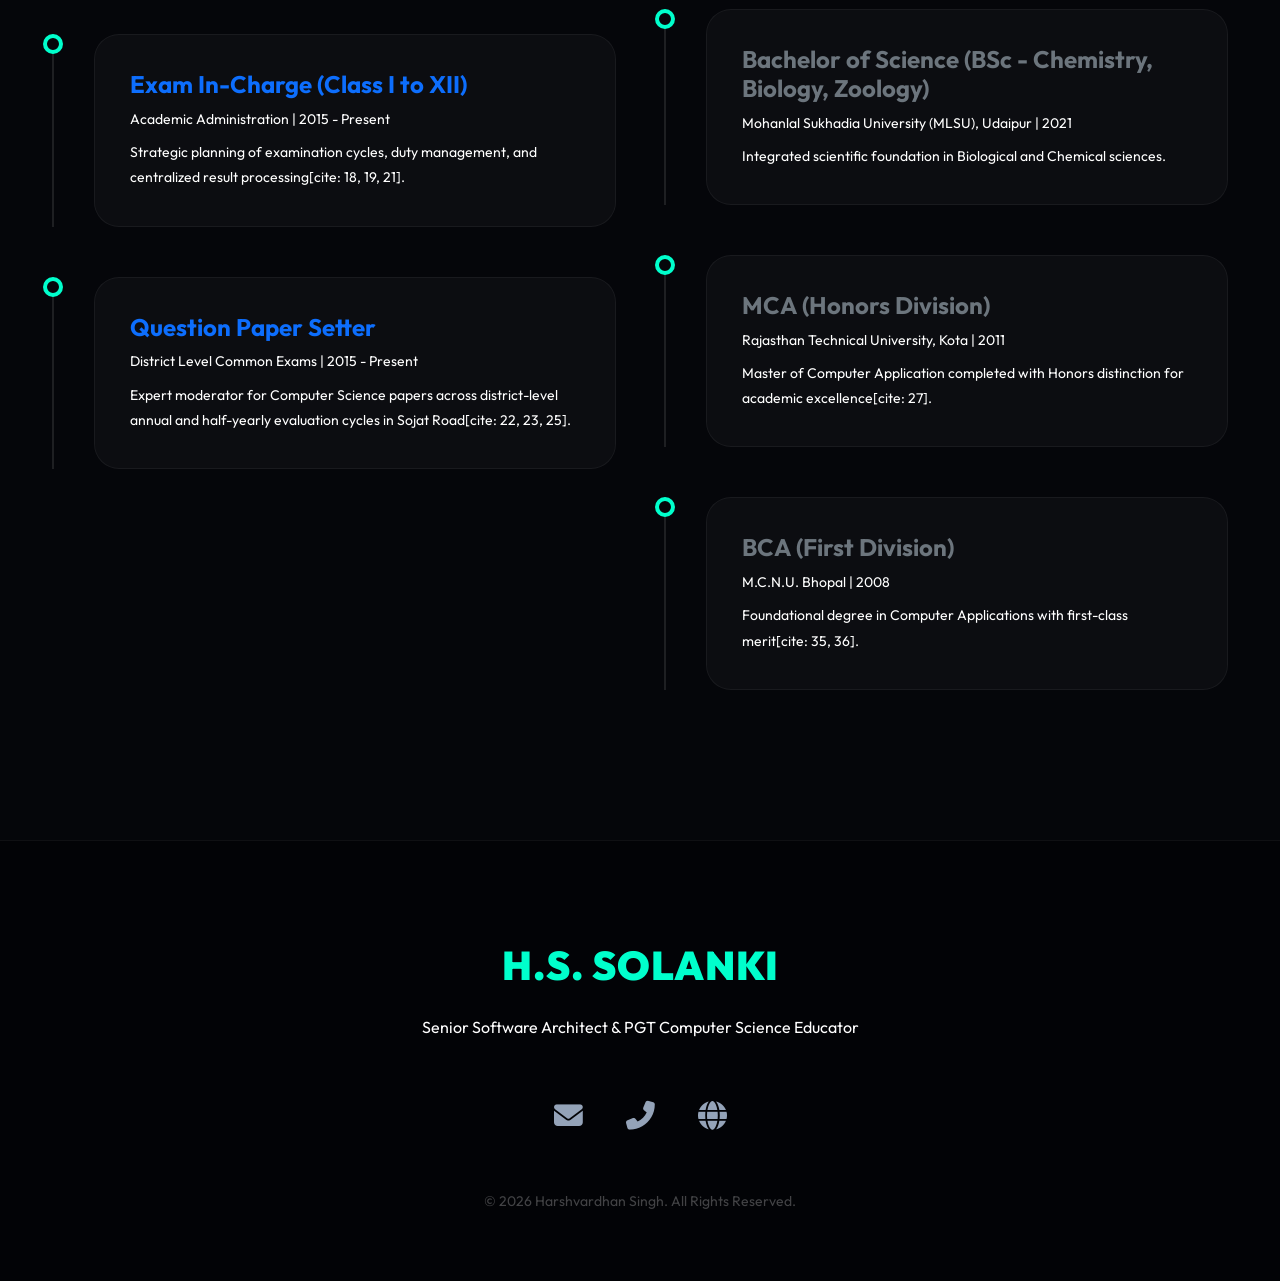
==== commit 668c4c9f: "Update index.html" ====
--- a/index.html
+++ b/index.html
@@ -11,7 +11,6 @@
     <link href="https://unpkg.com/aos@2.3.1/dist/aos.css" rel="stylesheet">
 
     <style>
-        /* --- Root Variables & Theme --- */
         :root {
             --primary: #00ffcc;
             --secondary: #3399ff;
@@ -24,7 +23,6 @@
             --transition: all 0.4s cubic-bezier(0.4, 0, 0.2, 1);
         }
 
-        /* --- Global Reset --- */
         * { margin: 0; padding: 0; box-sizing: border-box; }
         body {
             font-family: 'Outfit', sans-serif;
@@ -35,16 +33,13 @@
             scroll-behavior: smooth;
         }
 
-        /* --- Custom Scrollbar --- */
         ::-webkit-scrollbar { width: 10px; }
         ::-webkit-scrollbar-track { background: var(--bg-dark); }
         ::-webkit-scrollbar-thumb { background: var(--gradient); border-radius: 10px; }
 
-        /* --- Layout Components --- */
         .section-padding { padding: 100px 0; }
         .container { max-width: 1200px; }
 
-        /* --- Typography --- */
         .mega-title {
             font-family: 'Playfair Display', serif;
             font-size: clamp(2.5rem, 8vw, 4.5rem);
@@ -76,7 +71,6 @@
             border-radius: 10px;
         }
 
-        /* --- Navbar Glassmorphism --- */
         .navbar {
             background: rgba(5, 6, 10, 0.9) !important;
             backdrop-filter: blur(20px);
@@ -104,7 +98,6 @@
             transform: translateY(-2px);
         }
 
-        /* --- Hero Section --- */
         .hero {
             min-height: 100vh;
             display: flex;
@@ -145,12 +138,7 @@
             filter: grayscale(20%);
             transition: var(--transition);
         }
-        .profile-container:hover .profile-frame {
-            transform: scale(1.02) rotate(1deg);
-            border-color: var(--secondary);
-        }
-
-        /* --- Ultra Cards --- */
+
         .ultra-card {
             background: var(--bg-card);
             border: 1px solid rgba(255, 255, 255, 0.05);
@@ -162,24 +150,11 @@
             overflow: hidden;
             z-index: 1;
         }
-        .ultra-card::before {
-            content: '';
-            position: absolute;
-            top: 0; left: 0; width: 100%; height: 100%;
-            background: var(--gradient);
-            opacity: 0;
-            z-index: -1;
-            transition: var(--transition);
-        }
         .ultra-card:hover {
             transform: translateY(-15px);
-            border-color: transparent;
-        }
-        .ultra-card:hover h4, .ultra-card:hover h5, .ultra-card:hover p {
-            color: #fff;
-        }
-
-        /* --- Image Boxes --- */
+            border-color: var(--primary);
+        }
+
         .img-box {
             width: 100%;
             height: 280px;
@@ -194,11 +169,7 @@
             object-fit: cover;
             transition: 0.8s;
         }
-        .ultra-card:hover .img-box img {
-            transform: scale(1.1) rotate(-2deg);
-        }
-
-        /* --- Eye Link Overlay --- */
+
         .overlay-link {
             position: absolute;
             top: 0; left: 0; width: 100%; height: 100%;
@@ -227,7 +198,6 @@
         }
         .eye-icon:hover { transform: scale(1.2); background: #fff; }
 
-        /* --- Tech Arsenal --- */
         .tech-grid {
             display: flex;
             flex-wrap: wrap;
@@ -243,7 +213,6 @@
             font-size: 0.95rem;
             color: var(--text-dim);
             transition: var(--transition);
-            cursor: default;
         }
         .tech-item:hover {
             background: var(--primary);
@@ -253,7 +222,6 @@
             transform: translateY(-5px);
         }
 
-        /* --- Legacy Timeline --- */
         .timeline-box {
             position: relative;
             padding-left: 40px;
@@ -284,7 +252,6 @@
             transform: translateX(15px);
         }
 
-        /* --- Buttons --- */
         .btn-premium {
             background: var(--gradient);
             color: #000 !important;
@@ -302,7 +269,6 @@
             box-shadow: 0 15px 40px rgba(0, 255, 204, 0.4);
         }
 
-        /* --- Footer --- */
         footer {
             padding: 100px 0 50px;
             background: #020306;
@@ -316,18 +282,15 @@
         }
         .footer-links a:hover { color: var(--primary); transform: scale(1.2); }
 
-        /* --- Responsive Queries --- */
         @media (max-width: 991px) {
             .hero { text-align: center; padding-top: 150px; }
             .hero .d-flex { justify-content: center; }
-            .profile-container { margin-top: 50px; }
             .mega-title { font-size: 3.2rem; }
         }
         @media (max-width: 768px) {
             .section-padding { padding: 60px 0; }
             .mega-title { font-size: 2.8rem; }
             .img-box { height: 220px; }
-            .legacy-card { padding: 25px; }
         }
     </style>
 </head>
@@ -450,14 +413,26 @@
             <h2 class="section-head" data-aos="fade-up">Digital <span>Ecosystem</span></h2>
             <div class="row g-5">
                 <div class="col-lg-4" data-aos="zoom-in">
-                    <div class="ultra-card">
-                        <div class="img-box"><img src="hss2.jpeg" alt="CS Solution"></div>
-                        <h4 class="fw-bold">CS Solution App</h4>
+                    <div class="ultra-card text-center">
+                        <div class="img-box">
+                            <img src="hss2.jpeg" alt="CS Solution">
+                            <div class="overlay-link">
+                                <a href="https://iharshvardhansingh.github.io/Cience/" target="_blank" class="eye-icon">
+                                    <i class="fas fa-eye"></i>
+                                </a>
+                            </div>
+                        </div>
+                        <h4 class="fw-bold">Cience / CS Solution</h4>
                         <p class="text-dim">A comprehensive mobile learning platform for Grade IX-XII students, integrated with Play Store for global distribution.</p>
+                        <div class="mt-3">
+                            <a href="https://iharshvardhansingh.github.io/Cience/" target="_blank" class="btn btn-outline-primary btn-sm rounded-pill px-4">
+                                Live Preview <i class="fas fa-external-link-alt ms-1"></i>
+                            </a>
+                        </div>
                     </div>
                 </div>
                 <div class="col-lg-4" data-aos="zoom-in" data-aos-delay="200">
-                    <div class="ultra-card">
+                    <div class="ultra-card text-center">
                         <div class="img-box"><img src="hss.jpeg" alt="Book Hive"></div>
                         <h4 class="fw-bold">Book Hive</h4>
                         <p class="text-dim">Professional School Library Desktop Automation system designed for tracking thousands of monographs and categories.</p>
@@ -482,7 +457,8 @@
                         </div>
                     </div>
                 </div>
-           </div>
+            </div>
+        </div>
     </section>
 
     <section id="web" class="section-padding">
@@ -490,7 +466,7 @@
             <h2 class="section-head" data-aos="fade-up">Web <span>Infrastructure</span></h2>
             <div class="row g-4">
                 <div class="col-md-4" data-aos="flip-left">
-                    <div class="ultra-card">
+                    <div class="ultra-card text-center">
                         <div class="img-box">
                             <img src="client.PNG" alt="Abhyuday College">
                             <div class="overlay-link">
@@ -499,11 +475,11 @@
                                 </a>
                             </div>
                         </div>
-                        <h5 class="fw-bold text-center">Abhyuday College Jodhpur</h5>
+                        <h5 class="fw-bold">Abhyuday College Jodhpur</h5>
                     </div>
                 </div>
                 <div class="col-md-4" data-aos="flip-left" data-aos-delay="200">
-                    <div class="ultra-card">
+                    <div class="ultra-card text-center">
                         <div class="img-box">
                             <img src="client1.PNG" alt="Physics Institute">
                             <div class="overlay-link">
@@ -512,11 +488,11 @@
                                 </a>
                             </div>
                         </div>
-                        <h5 class="fw-bold text-center">Physics Research Institute</h5>
+                        <h5 class="fw-bold">Physics Research Institute</h5>
                     </div>
                 </div>
                 <div class="col-md-4" data-aos="flip-left" data-aos-delay="400">
-                    <div class="ultra-card">
+                    <div class="ultra-card text-center">
                         <div class="img-box">
                             <img src="client2.PNG" alt="Abhyuday Law">
                             <div class="overlay-link">
@@ -525,7 +501,7 @@
                                 </a>
                             </div>
                         </div>
-                        <h5 class="fw-bold text-center">Abhyuday Law College</h5>
+                        <h5 class="fw-bold">Abhyuday Law College</h5>
                     </div>
                 </div>
             </div>
@@ -560,56 +536,57 @@
             <div class="row g-5">
                 <div class="col-lg-6" data-aos="fade-right">
                     <h2 class="section-head text-start mb-5" style="font-size: 2.2rem;">Professional <span>History</span></h2>
-                    
                     <div class="timeline-box">
                         <div class="legacy-card">
                             <h4 class="fw-bold text-primary">HOD & PGT Computer Science</h4>
                             <p class="small text-dim mb-2">Birla International School, Sojat | 2011 - Present</p>
-                            <p class="small mb-0">Driving institutional excellence through lab administration, 10+2 level education, and automated office workflows.</p>
-                        </div>
-                    </div>
-
+                            <p class="small mb-0">Driving institutional excellence through lab administration, 10+2 level education, and automated office workflows[cite: 9, 10].</p>
+                        </div>
+                    </div>
                     <div class="timeline-box">
                         <div class="legacy-card">
                             <h4 class="fw-bold text-primary">Exam In-Charge (Class I to XII)</h4>
                             <p class="small text-dim mb-2">Academic Administration | 2015 - Present</p>
-                            <p class="small mb-0">Strategic planning of examination cycles, duty management, and centralized result processing.</p>
-                        </div>
-                    </div>
-
+                            <p class="small mb-0">Strategic planning of examination cycles, duty management, and centralized result processing[cite: 18, 19, 21].</p>
+                        </div>
+                    </div>
                     <div class="timeline-box">
                         <div class="legacy-card">
                             <h4 class="fw-bold text-primary">Question Paper Setter</h4>
                             <p class="small text-dim mb-2">District Level Common Exams | 2015 - Present</p>
-                            <p class="small mb-0">Expert moderator for Computer Science papers across district-level annual and half-yearly evaluation cycles in Sojat Road.</p>
+                            <p class="small mb-0">Expert moderator for Computer Science papers across district-level annual and half-yearly evaluation cycles in Sojat Road[cite: 22, 23, 25].</p>
                         </div>
                     </div>
                 </div>
 
                 <div class="col-lg-6" data-aos="fade-left">
                     <h2 class="section-head text-start mb-5" style="font-size: 2.2rem;">Academic <span>Foundations</span></h2>
-                    
+                    <div class="timeline-box">
+                        <div class="legacy-card">
+                            <h4 class="fw-bold text-secondary">Bachelor of Education (B.Ed.)</h4>
+                            <p class="small text-dim mb-2">Mohanlal Sukhadia University (MLSU), Udaipur | 2025</p>
+                            <p class="small mb-0">Completed professional teaching degree for advanced pedagogy.</p>
+                        </div>
+                    </div>
+                    <div class="timeline-box">
+                        <div class="legacy-card">
+                            <h4 class="fw-bold text-secondary">Bachelor of Science (BSc - Chemistry, Biology, Zoology)</h4>
+                            <p class="small text-dim mb-2">Mohanlal Sukhadia University (MLSU), Udaipur | 2021</p>
+                            <p class="small mb-0">Integrated scientific foundation in Biological and Chemical sciences.</p>
+                        </div>
+                    </div>
                     <div class="timeline-box">
                         <div class="legacy-card">
                             <h4 class="fw-bold text-secondary">MCA (Honors Division)</h4>
                             <p class="small text-dim mb-2">Rajasthan Technical University, Kota | 2011</p>
-                            <p class="small mb-0">Master of Computer Application completed with Honors distinction for academic excellence.</p>
-                        </div>
-                    </div>
-
+                            <p class="small mb-0">Master of Computer Application completed with Honors distinction for academic excellence[cite: 27].</p>
+                        </div>
+                    </div>
                     <div class="timeline-box">
                         <div class="legacy-card">
                             <h4 class="fw-bold text-secondary">BCA (First Division)</h4>
                             <p class="small text-dim mb-2">M.C.N.U. Bhopal | 2008</p>
-                            <p class="small mb-0">Foundational degree in Computer Applications with first-class merit.</p>
-                        </div>
-                    </div>
-
-                    <div class="timeline-box">
-                        <div class="legacy-card">
-                            <h4 class="fw-bold text-secondary">12th Science-Biology (RBSE)</h4>
-                            <p class="small text-dim mb-2">Higher Secondary | 2005</p>
-                            <p class="small mb-0">Achieved First Division in Science-Biology stream under the RBSE Rajasthan board.</p>
+                            <p class="small mb-0">Foundational degree in Computer Applications with first-class merit[cite: 35, 36].</p>
                         </div>
                     </div>
                 </div>
@@ -627,7 +604,7 @@
                 <a href="http://www.digitalguide.co.in" target="_blank"><i class="fas fa-globe"></i></a>
             </div>
             <p class="small opacity-25 mt-5">
-                &copy; 2026 Harshvardhan Singh All Rights Reserved. All Rights Reserved.
+                &copy; 2026 Harshvardhan Singh. All Rights Reserved.
             </p>
         </div>
     </footer>
@@ -637,7 +614,6 @@
     <script>
         AOS.init({ duration: 1000, once: true });
         
-        // Dynamic Navbar Background Change on Scroll
         window.addEventListener('scroll', function() {
             if (window.scrollY > 50) {
                 document.querySelector('.navbar').style.padding = '12px 0';
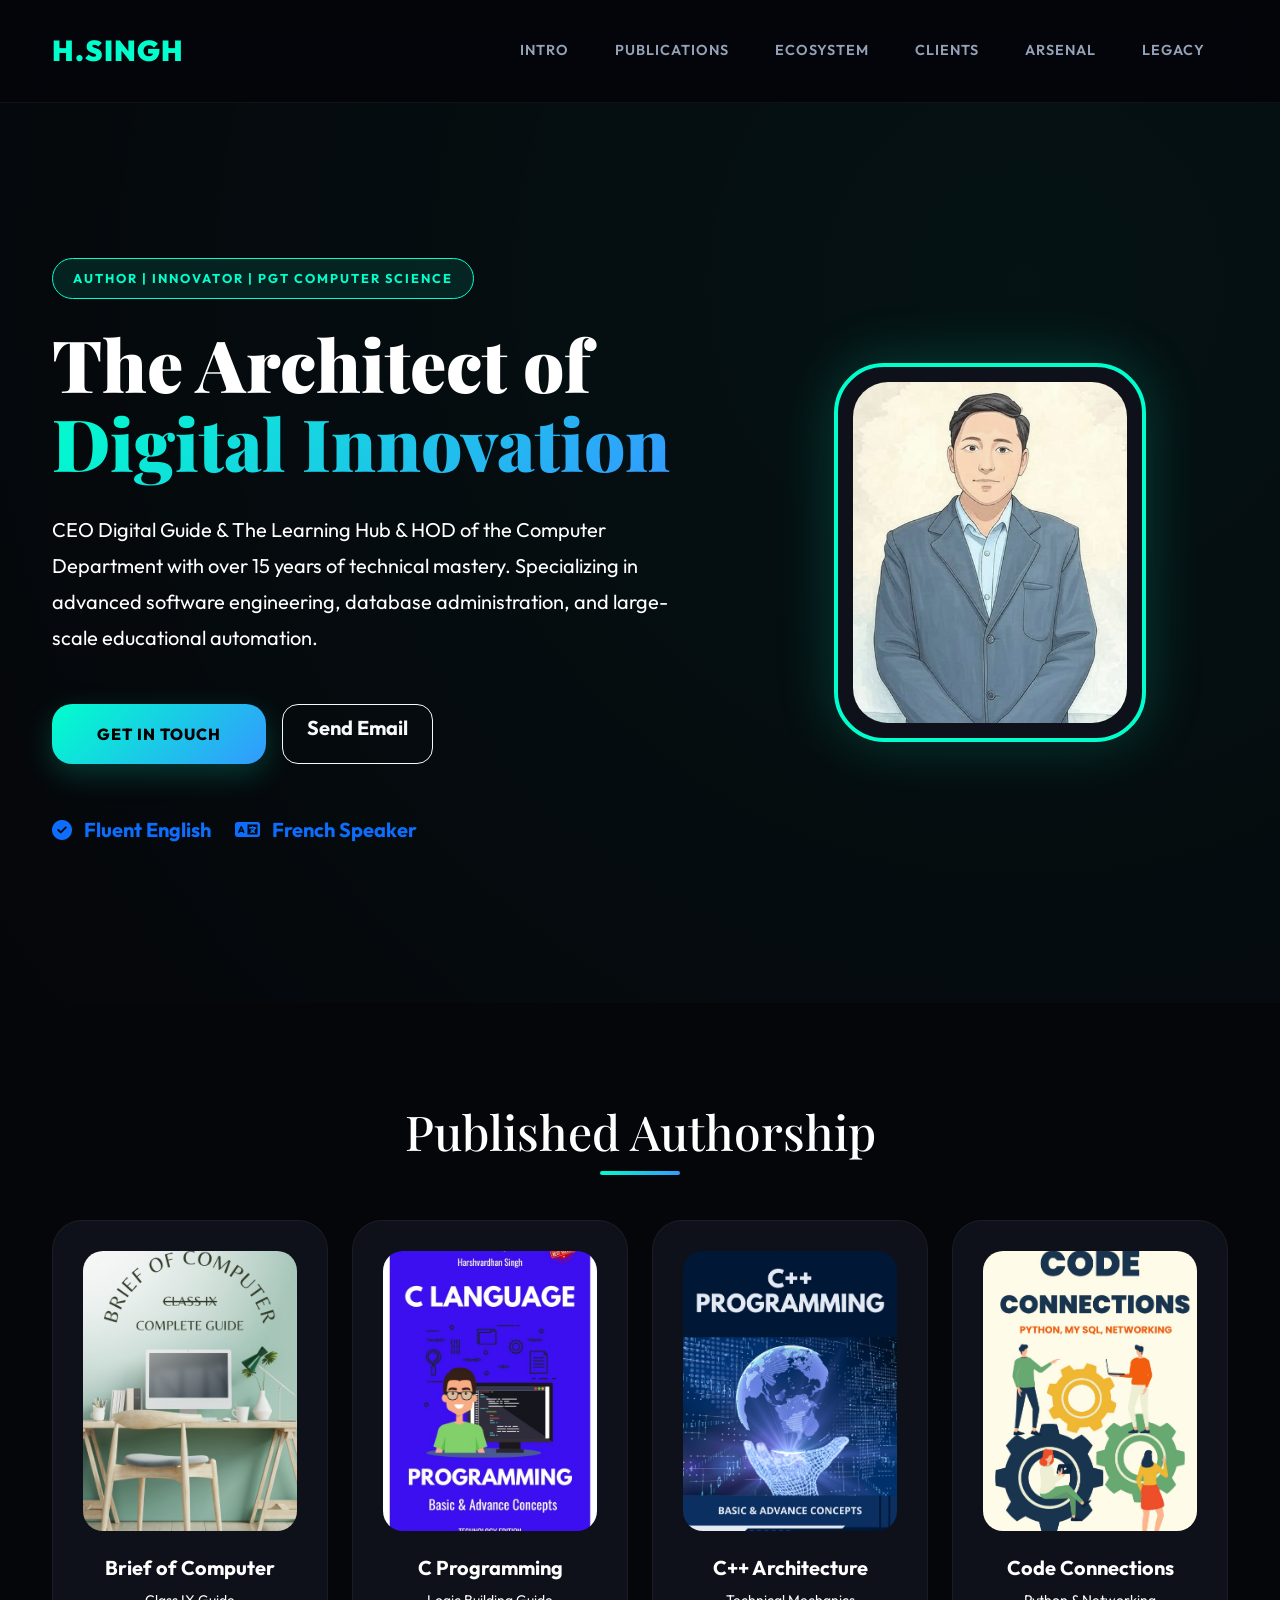
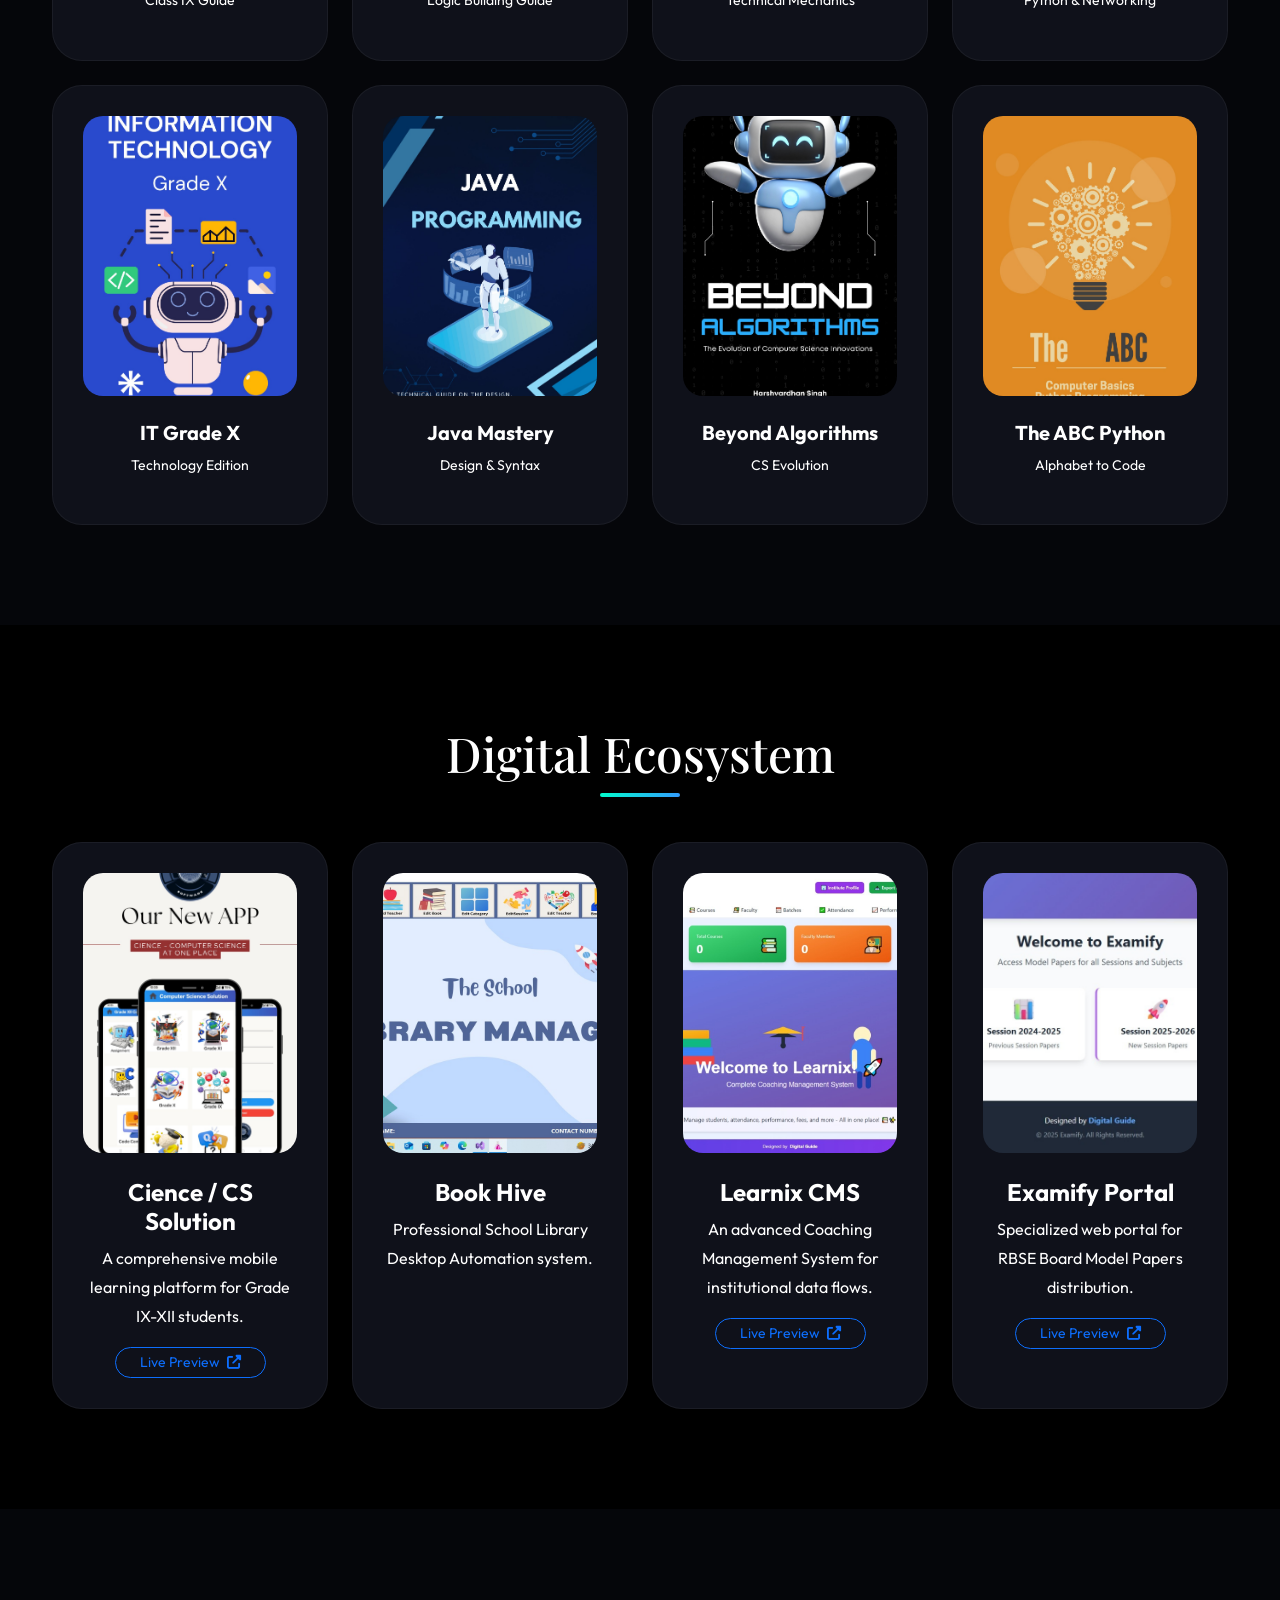
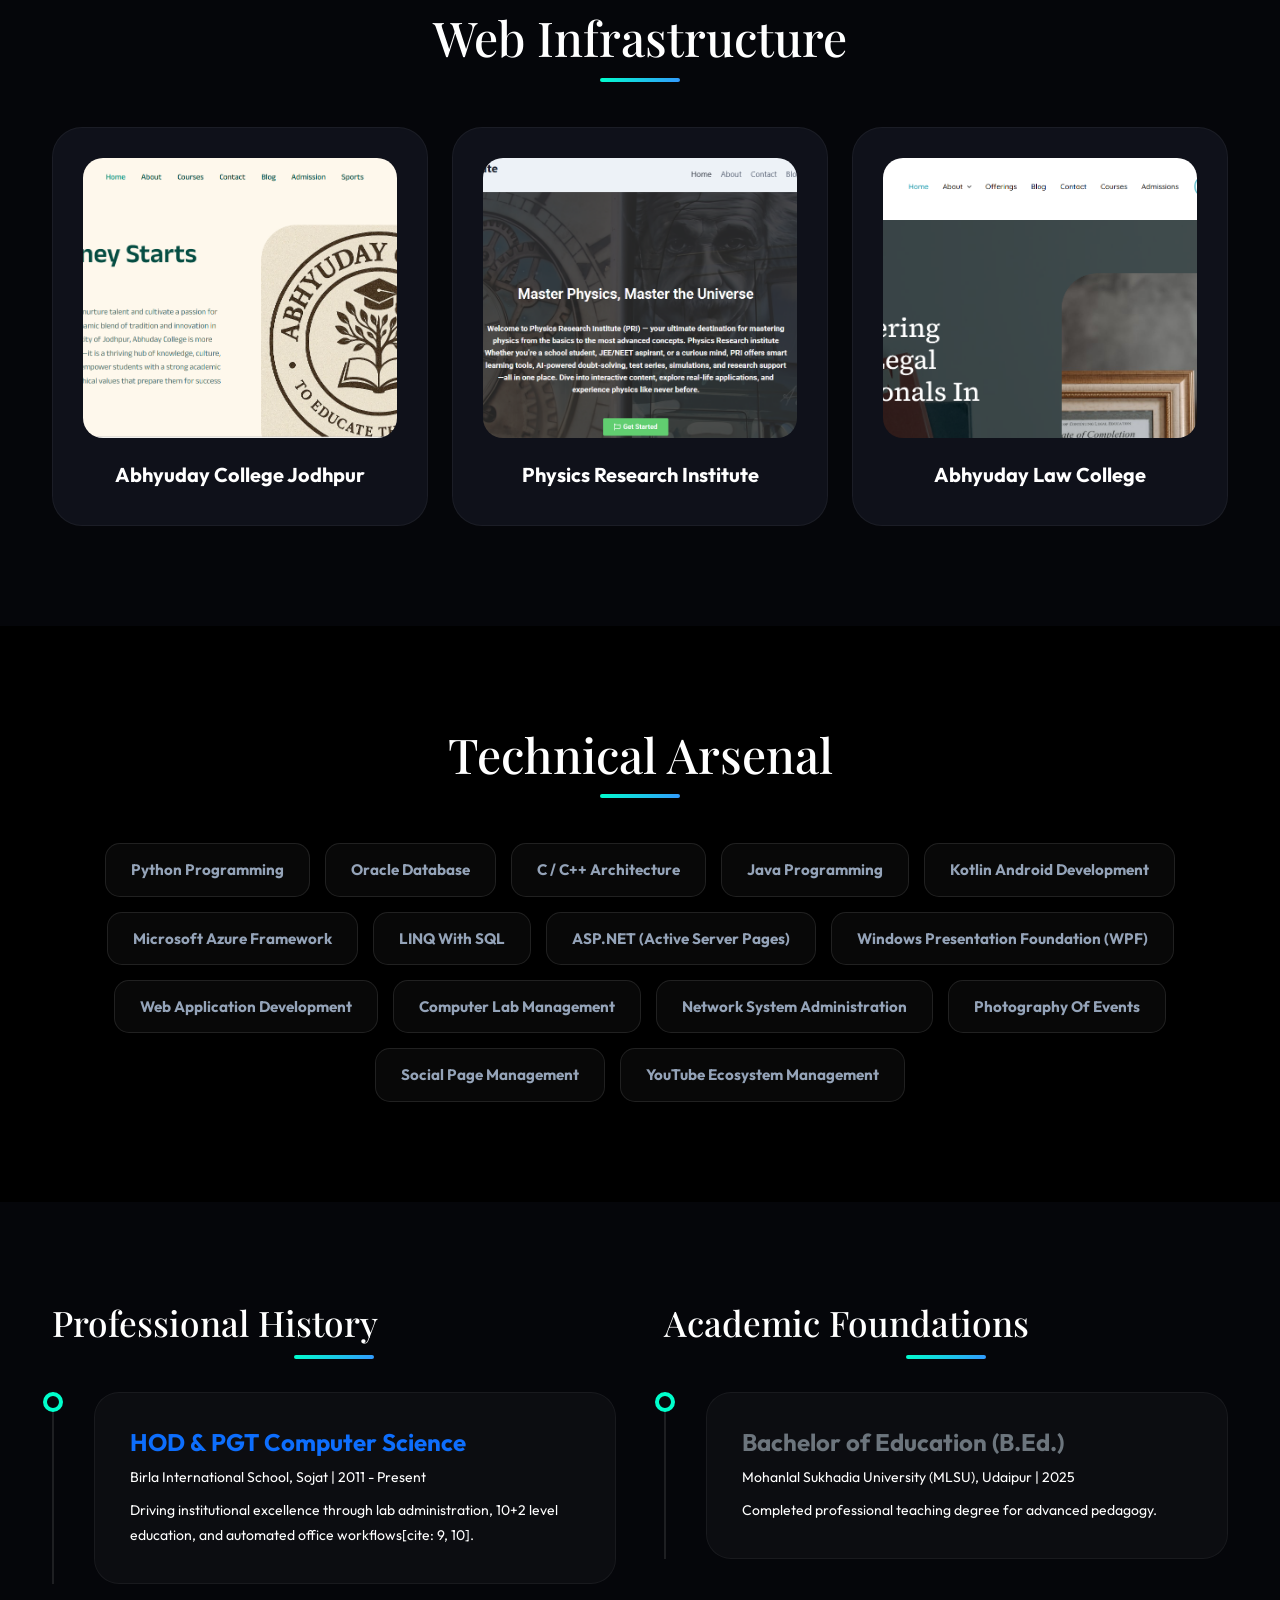
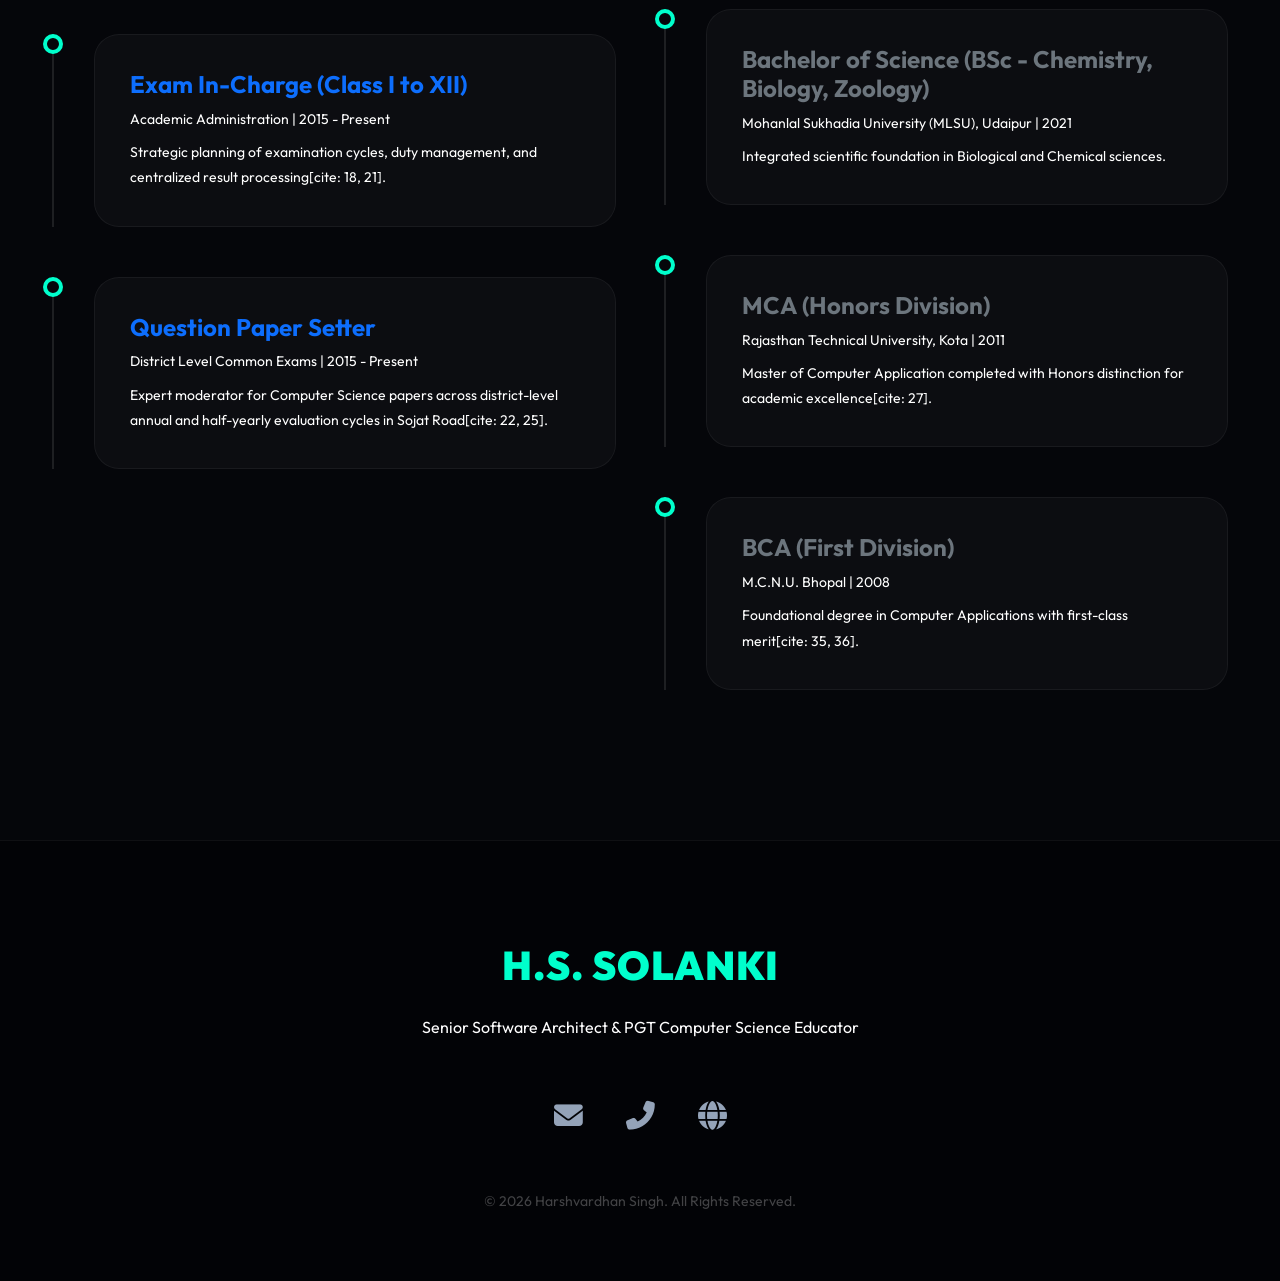
==== commit e4579c6f: "Update index.html" ====
--- a/index.html
+++ b/index.html
@@ -11,6 +11,7 @@
     <link href="https://unpkg.com/aos@2.3.1/dist/aos.css" rel="stylesheet">
 
     <style>
+        /* --- Root Variables & Theme --- */
         :root {
             --primary: #00ffcc;
             --secondary: #3399ff;
@@ -23,6 +24,7 @@
             --transition: all 0.4s cubic-bezier(0.4, 0, 0.2, 1);
         }
 
+        /* --- Global Reset --- */
         * { margin: 0; padding: 0; box-sizing: border-box; }
         body {
             font-family: 'Outfit', sans-serif;
@@ -33,13 +35,16 @@
             scroll-behavior: smooth;
         }
 
+        /* --- Custom Scrollbar --- */
         ::-webkit-scrollbar { width: 10px; }
         ::-webkit-scrollbar-track { background: var(--bg-dark); }
         ::-webkit-scrollbar-thumb { background: var(--gradient); border-radius: 10px; }
 
+        /* --- Layout Components --- */
         .section-padding { padding: 100px 0; }
         .container { max-width: 1200px; }
 
+        /* --- Typography --- */
         .mega-title {
             font-family: 'Playfair Display', serif;
             font-size: clamp(2.5rem, 8vw, 4.5rem);
@@ -71,6 +76,7 @@
             border-radius: 10px;
         }
 
+        /* --- Navbar Glassmorphism --- */
         .navbar {
             background: rgba(5, 6, 10, 0.9) !important;
             backdrop-filter: blur(20px);
@@ -98,6 +104,7 @@
             transform: translateY(-2px);
         }
 
+        /* --- Hero Section --- */
         .hero {
             min-height: 100vh;
             display: flex;
@@ -138,7 +145,12 @@
             filter: grayscale(20%);
             transition: var(--transition);
         }
-
+        .profile-container:hover .profile-frame {
+            transform: scale(1.02) rotate(1deg);
+            border-color: var(--secondary);
+        }
+
+        /* --- Ultra Cards --- */
         .ultra-card {
             background: var(--bg-card);
             border: 1px solid rgba(255, 255, 255, 0.05);
@@ -155,6 +167,7 @@
             border-color: var(--primary);
         }
 
+        /* --- Image Boxes --- */
         .img-box {
             width: 100%;
             height: 280px;
@@ -170,6 +183,7 @@
             transition: 0.8s;
         }
 
+        /* --- Eye Link Overlay --- */
         .overlay-link {
             position: absolute;
             top: 0; left: 0; width: 100%; height: 100%;
@@ -198,6 +212,7 @@
         }
         .eye-icon:hover { transform: scale(1.2); background: #fff; }
 
+        /* --- Tech Arsenal --- */
         .tech-grid {
             display: flex;
             flex-wrap: wrap;
@@ -222,6 +237,7 @@
             transform: translateY(-5px);
         }
 
+        /* --- Legacy Timeline --- */
         .timeline-box {
             position: relative;
             padding-left: 40px;
@@ -252,6 +268,7 @@
             transform: translateX(15px);
         }
 
+        /* --- Buttons --- */
         .btn-premium {
             background: var(--gradient);
             color: #000 !important;
@@ -285,6 +302,7 @@
         @media (max-width: 991px) {
             .hero { text-align: center; padding-top: 150px; }
             .hero .d-flex { justify-content: center; }
+            .profile-container { margin-top: 50px; }
             .mega-title { font-size: 3.2rem; }
         }
         @media (max-width: 768px) {
@@ -411,8 +429,8 @@
     <section id="ecosystem" class="section-padding bg-black bg-opacity-30">
         <div class="container">
             <h2 class="section-head" data-aos="fade-up">Digital <span>Ecosystem</span></h2>
-            <div class="row g-5">
-                <div class="col-lg-4" data-aos="zoom-in">
+            <div class="row g-4">
+                <div class="col-lg-3 col-md-6" data-aos="zoom-in">
                     <div class="ultra-card text-center">
                         <div class="img-box">
                             <img src="hss2.jpeg" alt="CS Solution">
@@ -423,7 +441,7 @@
                             </div>
                         </div>
                         <h4 class="fw-bold">Cience / CS Solution</h4>
-                        <p class="text-dim">A comprehensive mobile learning platform for Grade IX-XII students, integrated with Play Store for global distribution.</p>
+                        <p class="text-dim">A comprehensive mobile learning platform for Grade IX-XII students.</p>
                         <div class="mt-3">
                             <a href="https://iharshvardhansingh.github.io/Cience/" target="_blank" class="btn btn-outline-primary btn-sm rounded-pill px-4">
                                 Live Preview <i class="fas fa-external-link-alt ms-1"></i>
@@ -431,14 +449,14 @@
                         </div>
                     </div>
                 </div>
-                <div class="col-lg-4" data-aos="zoom-in" data-aos-delay="200">
+                <div class="col-lg-3 col-md-6" data-aos="zoom-in" data-aos-delay="200">
                     <div class="ultra-card text-center">
                         <div class="img-box"><img src="hss.jpeg" alt="Book Hive"></div>
                         <h4 class="fw-bold">Book Hive</h4>
-                        <p class="text-dim">Professional School Library Desktop Automation system designed for tracking thousands of monographs and categories.</p>
-                    </div>
-                </div>
-                <div class="col-lg-4" data-aos="zoom-in" data-aos-delay="400">
+                        <p class="text-dim">Professional School Library Desktop Automation system.</p>
+                    </div>
+                </div>
+                <div class="col-lg-3 col-md-6" data-aos="zoom-in" data-aos-delay="400">
                     <div class="ultra-card text-center">
                         <div class="img-box">
                             <img src="hss4.jpeg" alt="Learnix CMS">
@@ -449,9 +467,28 @@
                             </div>
                         </div>
                         <h4 class="fw-bold">Learnix CMS</h4>
-                        <p class="text-dim">An advanced Coaching Management System for tracking student performance, fees, and institutional data flows.</p>
+                        <p class="text-dim">An advanced Coaching Management System for institutional data flows.</p>
                         <div class="mt-3">
                             <a href="https://iharshvardhansingh.github.io/Learnix/" target="_blank" class="btn btn-outline-primary btn-sm rounded-pill px-4">
+                                Live Preview <i class="fas fa-external-link-alt ms-1"></i>
+                            </a>
+                        </div>
+                    </div>
+                </div>
+                <div class="col-lg-3 col-md-6" data-aos="zoom-in" data-aos-delay="600">
+                    <div class="ultra-card text-center">
+                        <div class="img-box">
+                            <img src="examify.jpeg" alt="Examify Portal">
+                            <div class="overlay-link">
+                                <a href="https://iharshvardhansingh.github.io/Examify/" target="_blank" class="eye-icon">
+                                    <i class="fas fa-eye"></i>
+                                </a>
+                            </div>
+                        </div>
+                        <h4 class="fw-bold">Examify Portal</h4>
+                        <p class="text-dim">Specialized web portal for RBSE Board Model Papers distribution.</p>
+                        <div class="mt-3">
+                            <a href="https://iharshvardhansingh.github.io/Examify/" target="_blank" class="btn btn-outline-primary btn-sm rounded-pill px-4">
                                 Live Preview <i class="fas fa-external-link-alt ms-1"></i>
                             </a>
                         </div>
@@ -547,14 +584,14 @@
                         <div class="legacy-card">
                             <h4 class="fw-bold text-primary">Exam In-Charge (Class I to XII)</h4>
                             <p class="small text-dim mb-2">Academic Administration | 2015 - Present</p>
-                            <p class="small mb-0">Strategic planning of examination cycles, duty management, and centralized result processing[cite: 18, 19, 21].</p>
+                            <p class="small mb-0">Strategic planning of examination cycles, duty management, and centralized result processing[cite: 18, 21].</p>
                         </div>
                     </div>
                     <div class="timeline-box">
                         <div class="legacy-card">
                             <h4 class="fw-bold text-primary">Question Paper Setter</h4>
                             <p class="small text-dim mb-2">District Level Common Exams | 2015 - Present</p>
-                            <p class="small mb-0">Expert moderator for Computer Science papers across district-level annual and half-yearly evaluation cycles in Sojat Road[cite: 22, 23, 25].</p>
+                            <p class="small mb-0">Expert moderator for Computer Science papers across district-level annual and half-yearly evaluation cycles in Sojat Road[cite: 22, 25].</p>
                         </div>
                     </div>
                 </div>
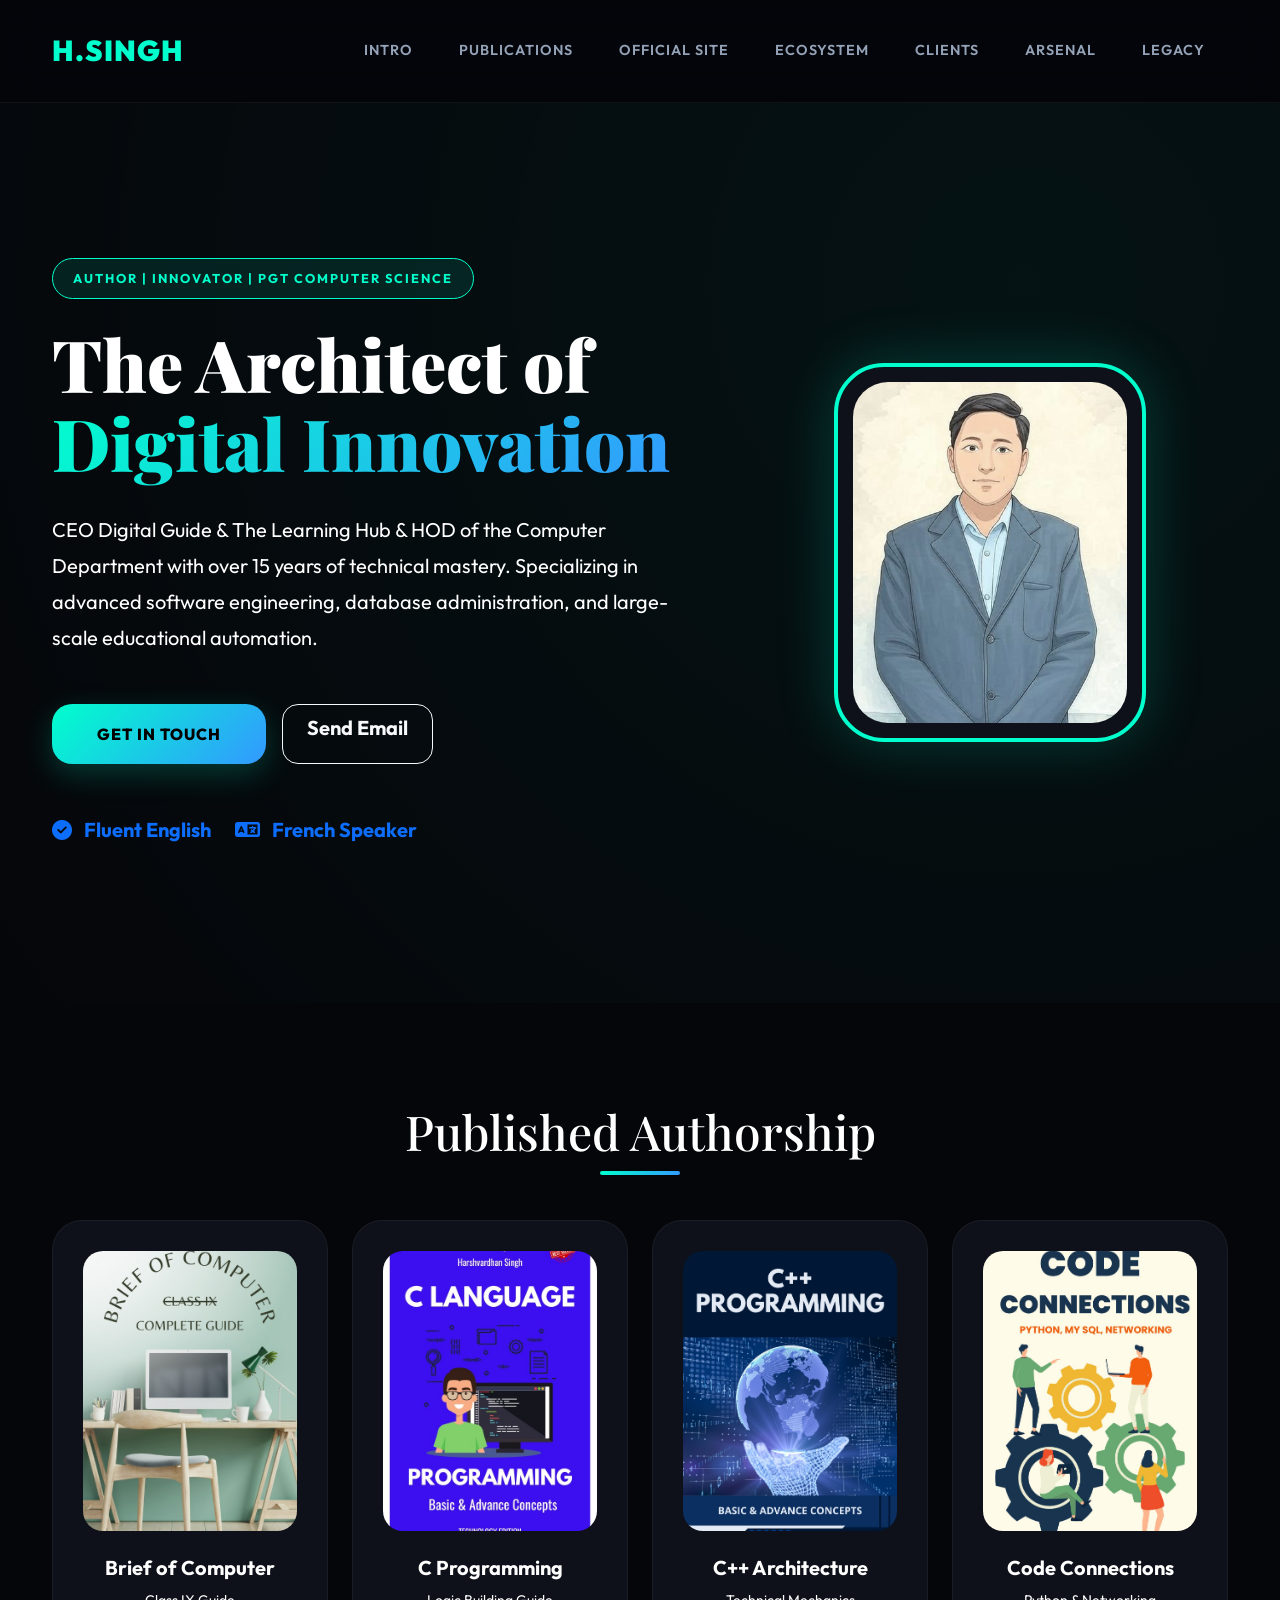
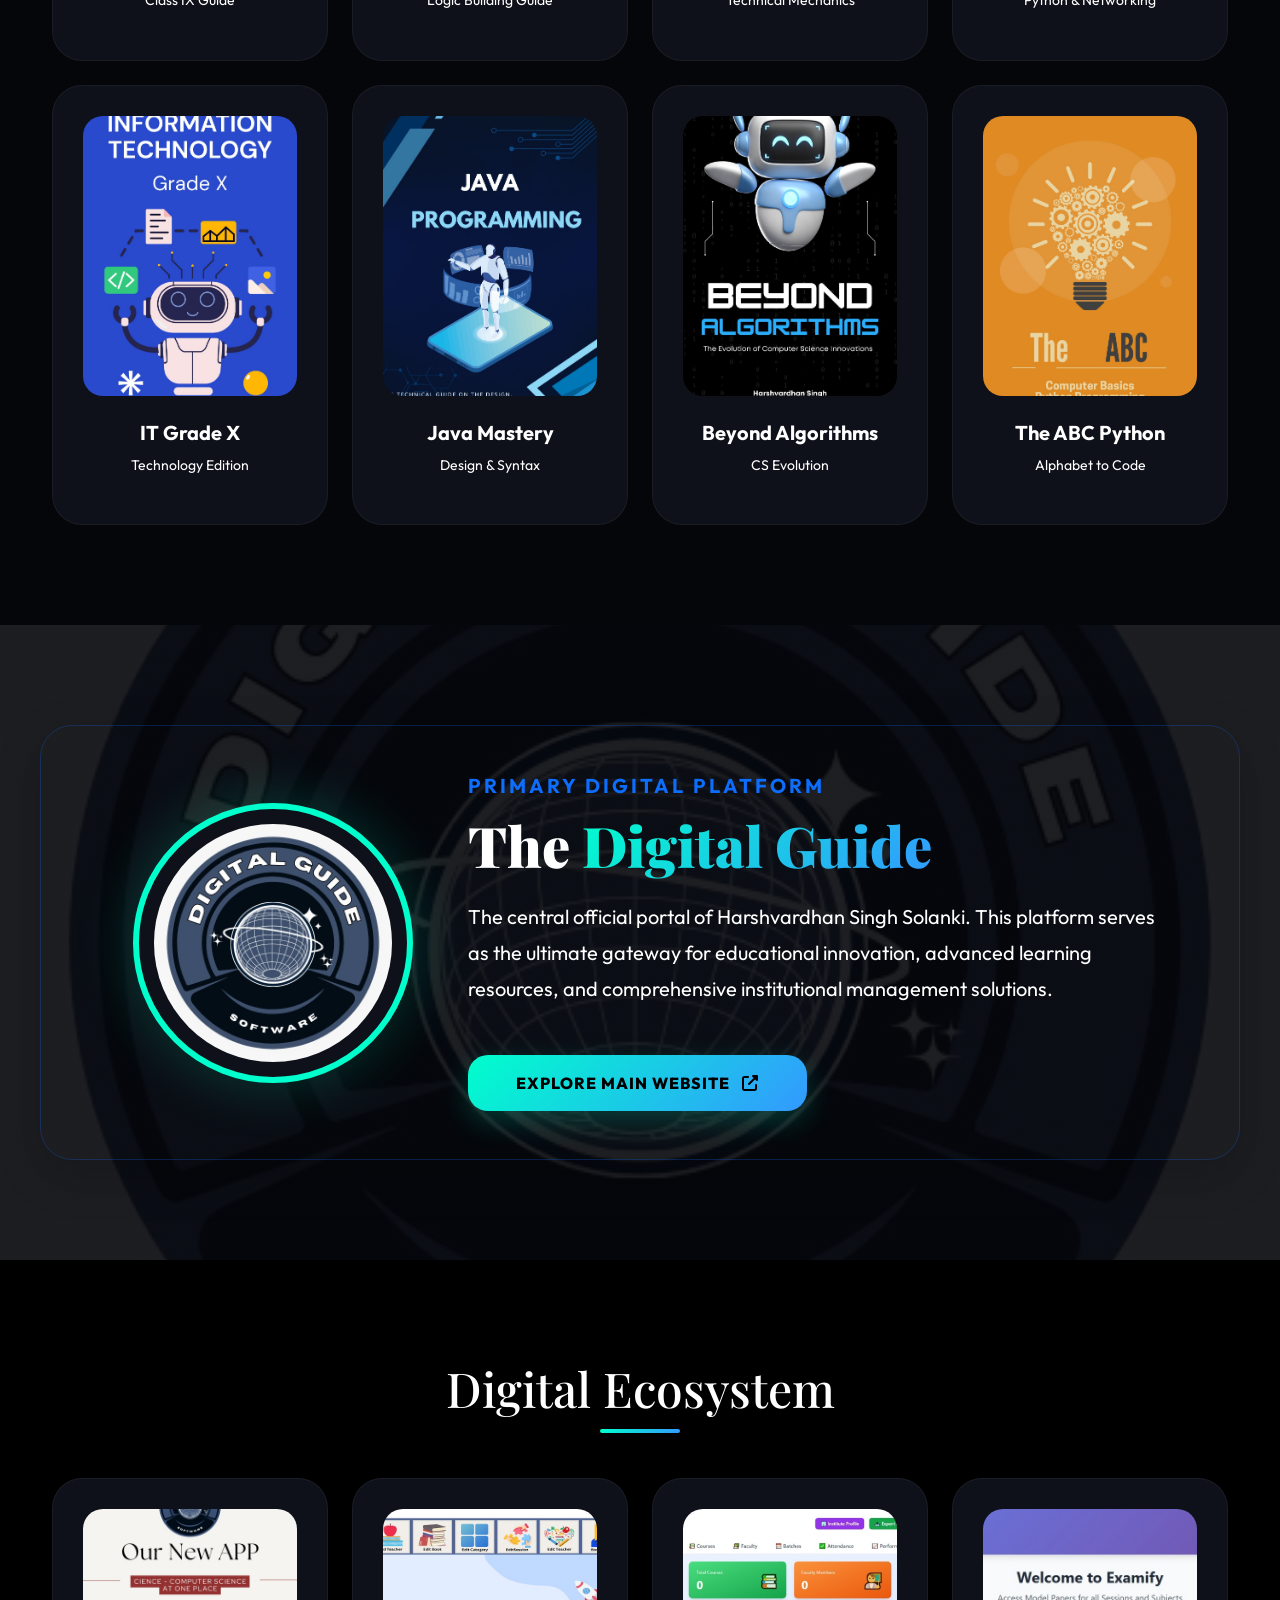
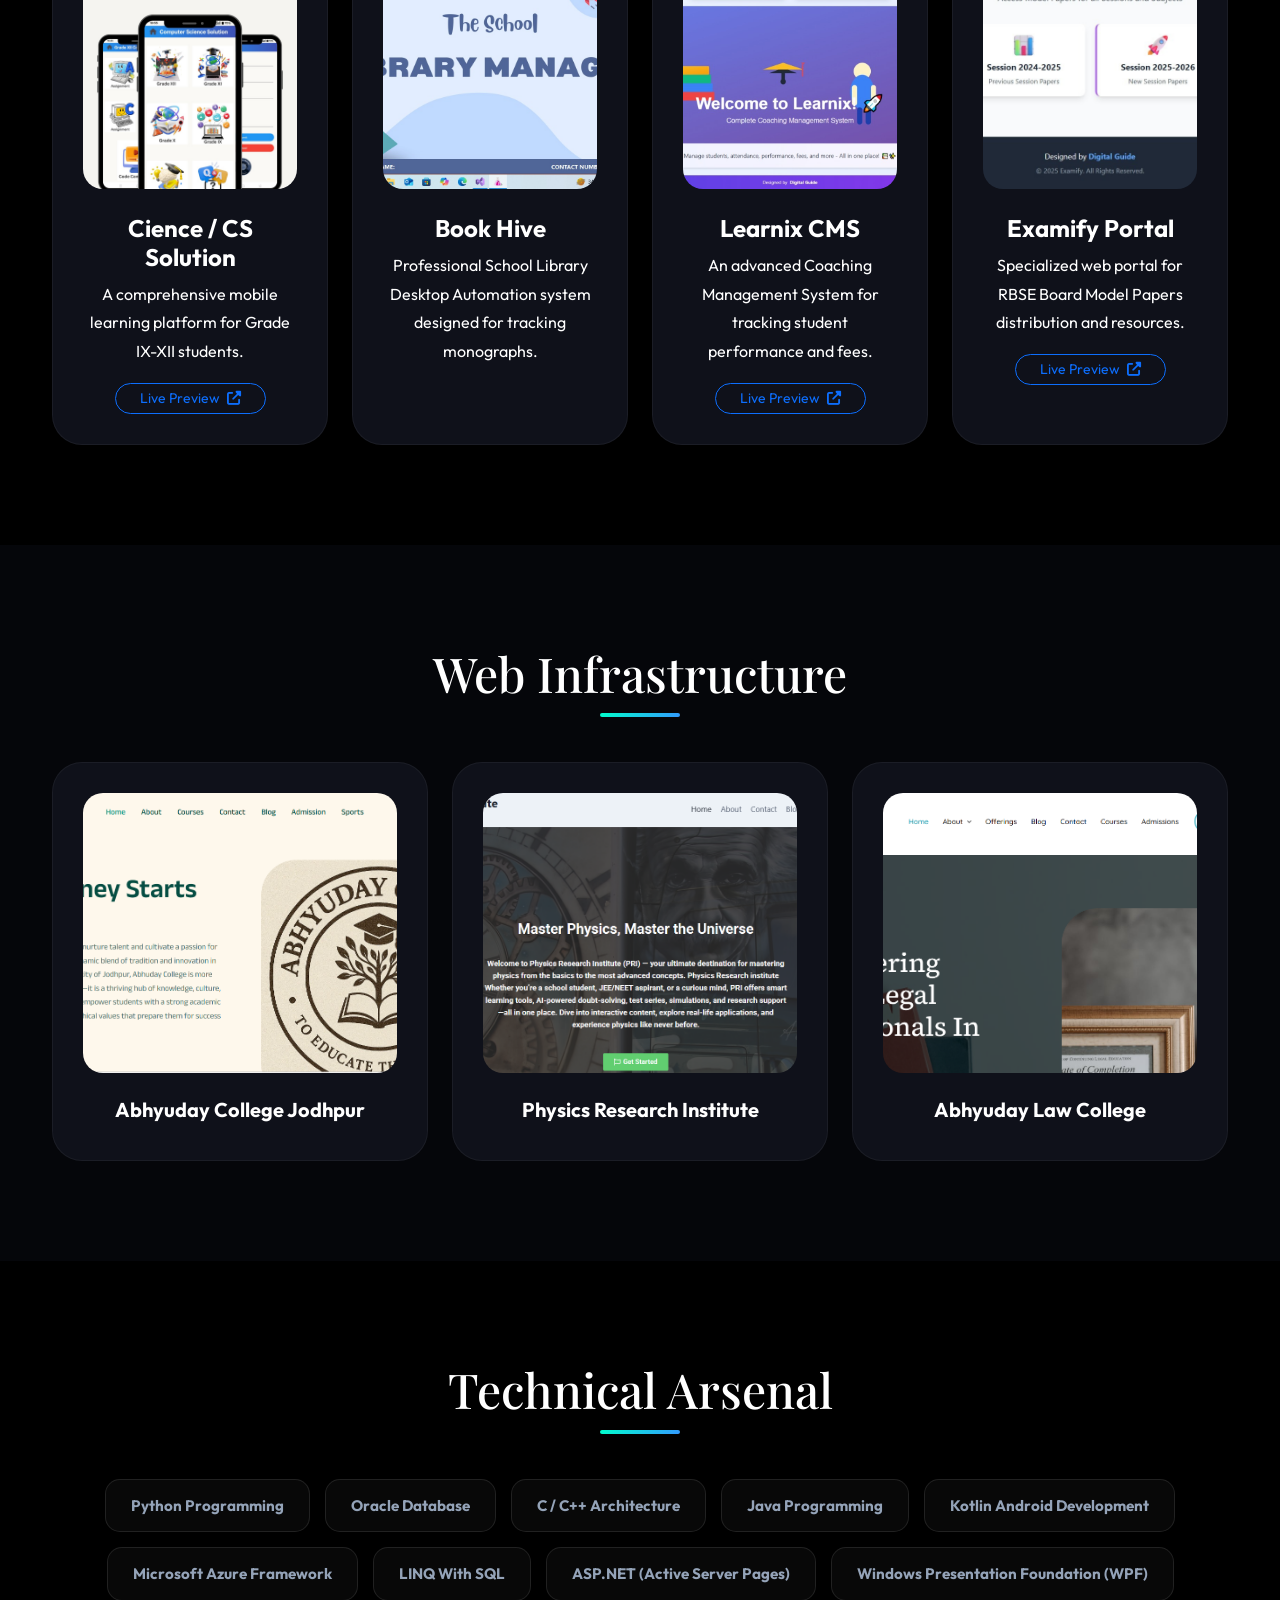
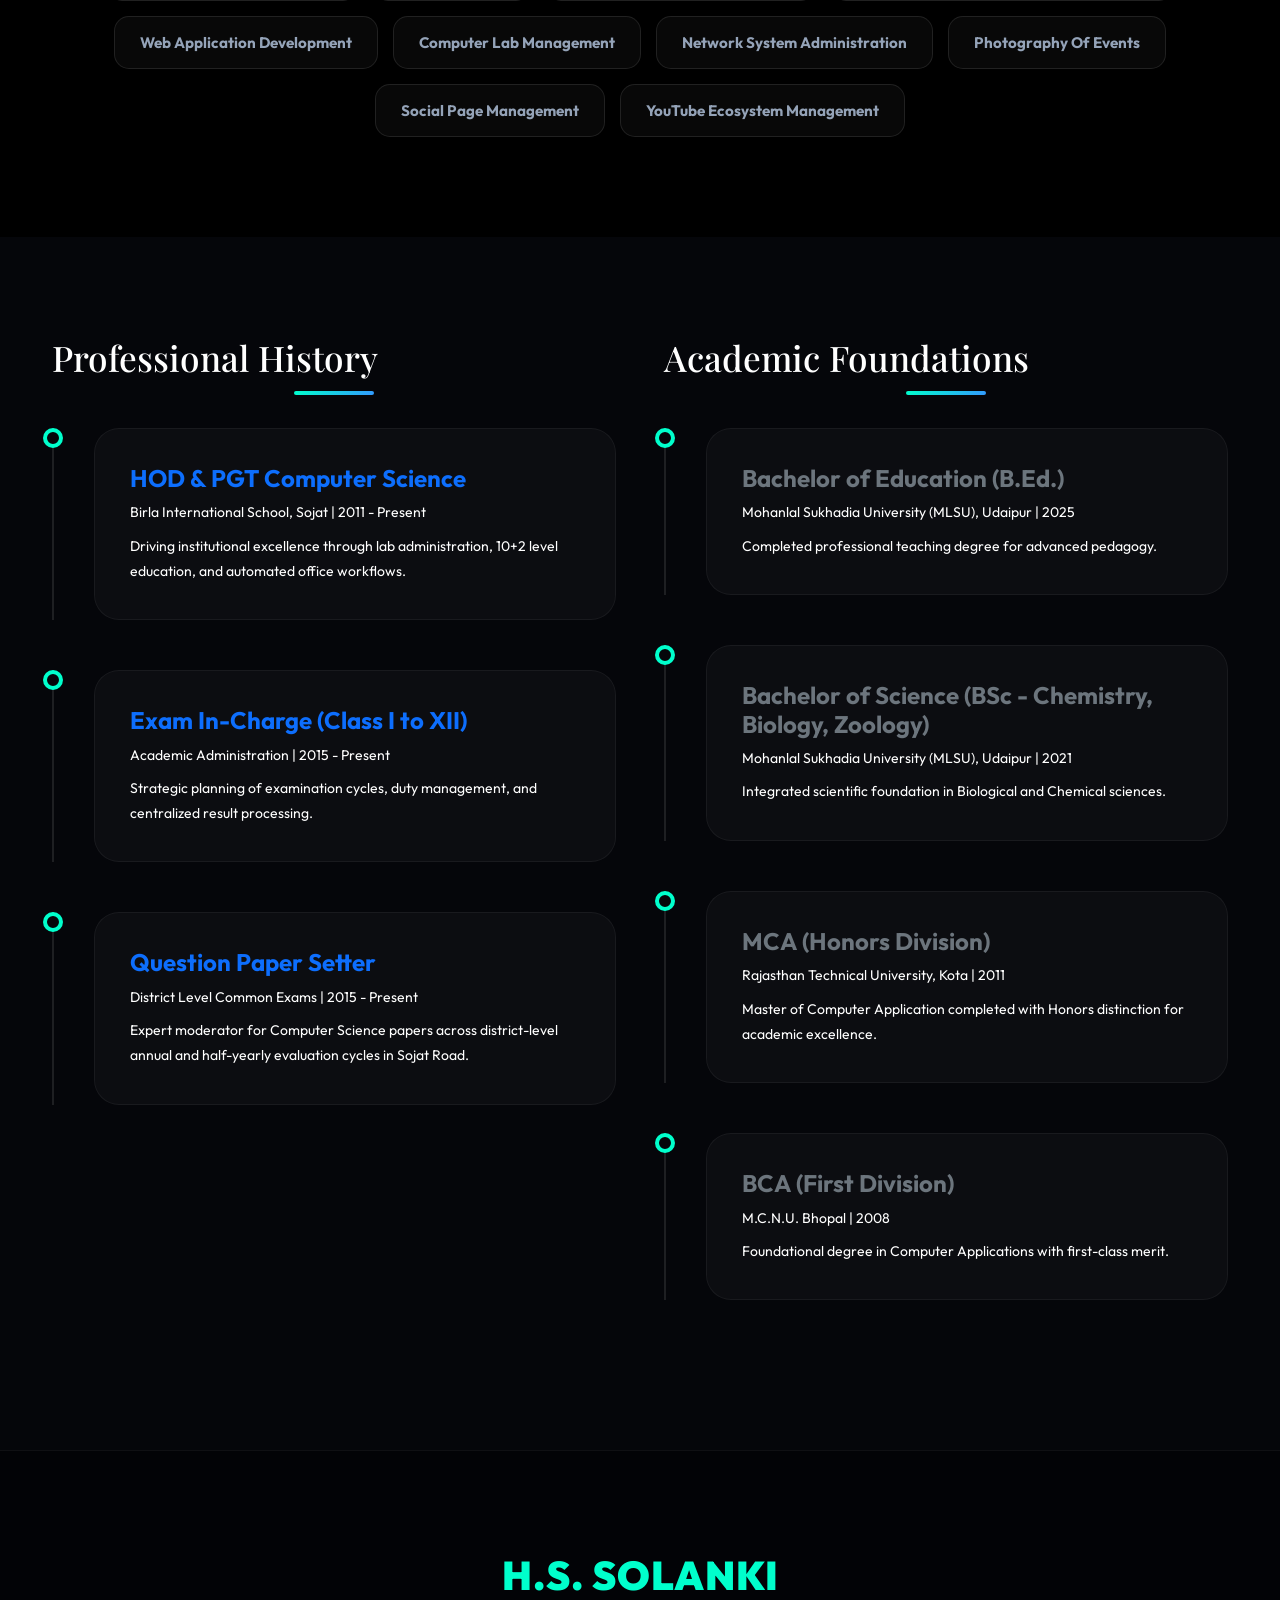
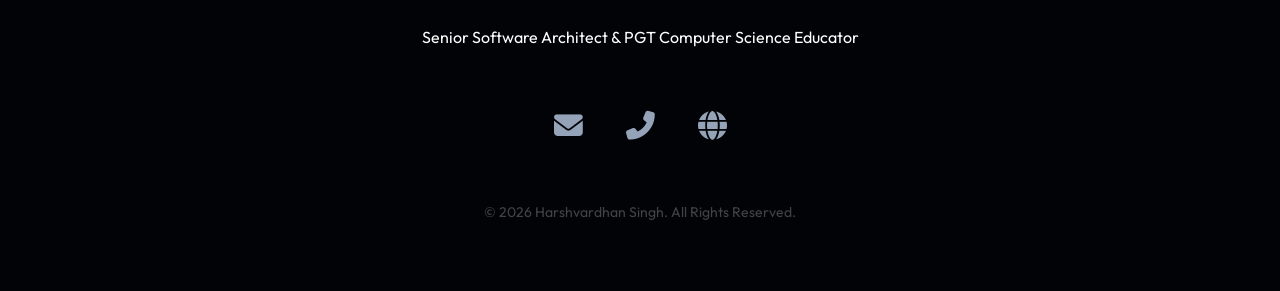
==== commit 678f279c: "Update index.html" ====
--- a/index.html
+++ b/index.html
@@ -324,6 +324,7 @@
                 <ul class="navbar-nav ms-auto">
                     <li class="nav-item"><a class="nav-link" href="#home">Intro</a></li>
                     <li class="nav-item"><a class="nav-link" href="#books">Publications</a></li>
+                    <li class="nav-item"><a class="nav-link" href="#main-hub">Official Site</a></li>
                     <li class="nav-item"><a class="nav-link" href="#ecosystem">Ecosystem</a></li>
                     <li class="nav-item"><a class="nav-link" href="#web">Clients</a></li>
                     <li class="nav-item"><a class="nav-link" href="#skills">Arsenal</a></li>
@@ -426,6 +427,30 @@
         </div>
     </section>
 
+    <section id="main-hub" class="section-padding" style="background: linear-gradient(rgba(5, 6, 10, 0.9), rgba(5, 6, 10, 0.9)), url('logo1.jpeg') no-repeat center center/cover;">
+        <div class="container">
+            <div class="row align-items-center bg-card p-5 rounded-5 border border-primary border-opacity-25 shadow-lg" data-aos="fade-up">
+                <div class="col-lg-4 text-center mb-4 mb-lg-0">
+                    <div class="profile-frame" style="max-width: 280px; margin: 0 auto; border-radius: 50%; border: 6px solid var(--primary);">
+                        <img src="logo1.jpeg" alt="The Digital Guide Logo" style="border-radius: 50%; width: 100%;">
+                    </div>
+                </div>
+                <div class="col-lg-8 text-center text-lg-start">
+                    <h5 class="text-primary fw-bold text-uppercase mb-3" style="letter-spacing: 3px;">Primary Digital Platform</h5>
+                    <h2 class="mega-title mb-4" style="font-size: 3.5rem;">The <span>Digital Guide</span></h2>
+                    <p class="fs-5 text-dim mb-5">
+                        The central official portal of Harshvardhan Singh Solanki. This platform serves as the ultimate gateway for educational innovation, advanced learning resources, and comprehensive institutional management solutions.
+                    </p>
+                    <div class="d-flex flex-wrap gap-4 justify-content-center justify-content-lg-start">
+                        <a href="https://digitalguide.co.in/" target="_blank" class="btn btn-premium px-5 py-3">
+                            Explore Main Website <i class="fas fa-external-link-alt ms-2"></i>
+                        </a>
+                    </div>
+                </div>
+            </div>
+        </div>
+    </section>
+
     <section id="ecosystem" class="section-padding bg-black bg-opacity-30">
         <div class="container">
             <h2 class="section-head" data-aos="fade-up">Digital <span>Ecosystem</span></h2>
@@ -453,7 +478,7 @@
                     <div class="ultra-card text-center">
                         <div class="img-box"><img src="hss.jpeg" alt="Book Hive"></div>
                         <h4 class="fw-bold">Book Hive</h4>
-                        <p class="text-dim">Professional School Library Desktop Automation system.</p>
+                        <p class="text-dim">Professional School Library Desktop Automation system designed for tracking monographs.</p>
                     </div>
                 </div>
                 <div class="col-lg-3 col-md-6" data-aos="zoom-in" data-aos-delay="400">
@@ -467,7 +492,7 @@
                             </div>
                         </div>
                         <h4 class="fw-bold">Learnix CMS</h4>
-                        <p class="text-dim">An advanced Coaching Management System for institutional data flows.</p>
+                        <p class="text-dim">An advanced Coaching Management System for tracking student performance and fees.</p>
                         <div class="mt-3">
                             <a href="https://iharshvardhansingh.github.io/Learnix/" target="_blank" class="btn btn-outline-primary btn-sm rounded-pill px-4">
                                 Live Preview <i class="fas fa-external-link-alt ms-1"></i>
@@ -486,7 +511,7 @@
                             </div>
                         </div>
                         <h4 class="fw-bold">Examify Portal</h4>
-                        <p class="text-dim">Specialized web portal for RBSE Board Model Papers distribution.</p>
+                        <p class="text-dim">Specialized web portal for RBSE Board Model Papers distribution and resources.</p>
                         <div class="mt-3">
                             <a href="https://iharshvardhansingh.github.io/Examify/" target="_blank" class="btn btn-outline-primary btn-sm rounded-pill px-4">
                                 Live Preview <i class="fas fa-external-link-alt ms-1"></i>
@@ -577,21 +602,21 @@
                         <div class="legacy-card">
                             <h4 class="fw-bold text-primary">HOD & PGT Computer Science</h4>
                             <p class="small text-dim mb-2">Birla International School, Sojat | 2011 - Present</p>
-                            <p class="small mb-0">Driving institutional excellence through lab administration, 10+2 level education, and automated office workflows[cite: 9, 10].</p>
+                            <p class="small mb-0">Driving institutional excellence through lab administration, 10+2 level education, and automated office workflows.</p>
                         </div>
                     </div>
                     <div class="timeline-box">
                         <div class="legacy-card">
                             <h4 class="fw-bold text-primary">Exam In-Charge (Class I to XII)</h4>
                             <p class="small text-dim mb-2">Academic Administration | 2015 - Present</p>
-                            <p class="small mb-0">Strategic planning of examination cycles, duty management, and centralized result processing[cite: 18, 21].</p>
+                            <p class="small mb-0">Strategic planning of examination cycles, duty management, and centralized result processing.</p>
                         </div>
                     </div>
                     <div class="timeline-box">
                         <div class="legacy-card">
                             <h4 class="fw-bold text-primary">Question Paper Setter</h4>
                             <p class="small text-dim mb-2">District Level Common Exams | 2015 - Present</p>
-                            <p class="small mb-0">Expert moderator for Computer Science papers across district-level annual and half-yearly evaluation cycles in Sojat Road[cite: 22, 25].</p>
+                            <p class="small mb-0">Expert moderator for Computer Science papers across district-level annual and half-yearly evaluation cycles in Sojat Road.</p>
                         </div>
                     </div>
                 </div>
@@ -616,14 +641,14 @@
                         <div class="legacy-card">
                             <h4 class="fw-bold text-secondary">MCA (Honors Division)</h4>
                             <p class="small text-dim mb-2">Rajasthan Technical University, Kota | 2011</p>
-                            <p class="small mb-0">Master of Computer Application completed with Honors distinction for academic excellence[cite: 27].</p>
+                            <p class="small mb-0">Master of Computer Application completed with Honors distinction for academic excellence.</p>
                         </div>
                     </div>
                     <div class="timeline-box">
                         <div class="legacy-card">
                             <h4 class="fw-bold text-secondary">BCA (First Division)</h4>
                             <p class="small text-dim mb-2">M.C.N.U. Bhopal | 2008</p>
-                            <p class="small mb-0">Foundational degree in Computer Applications with first-class merit[cite: 35, 36].</p>
+                            <p class="small mb-0">Foundational degree in Computer Applications with first-class merit.</p>
                         </div>
                     </div>
                 </div>
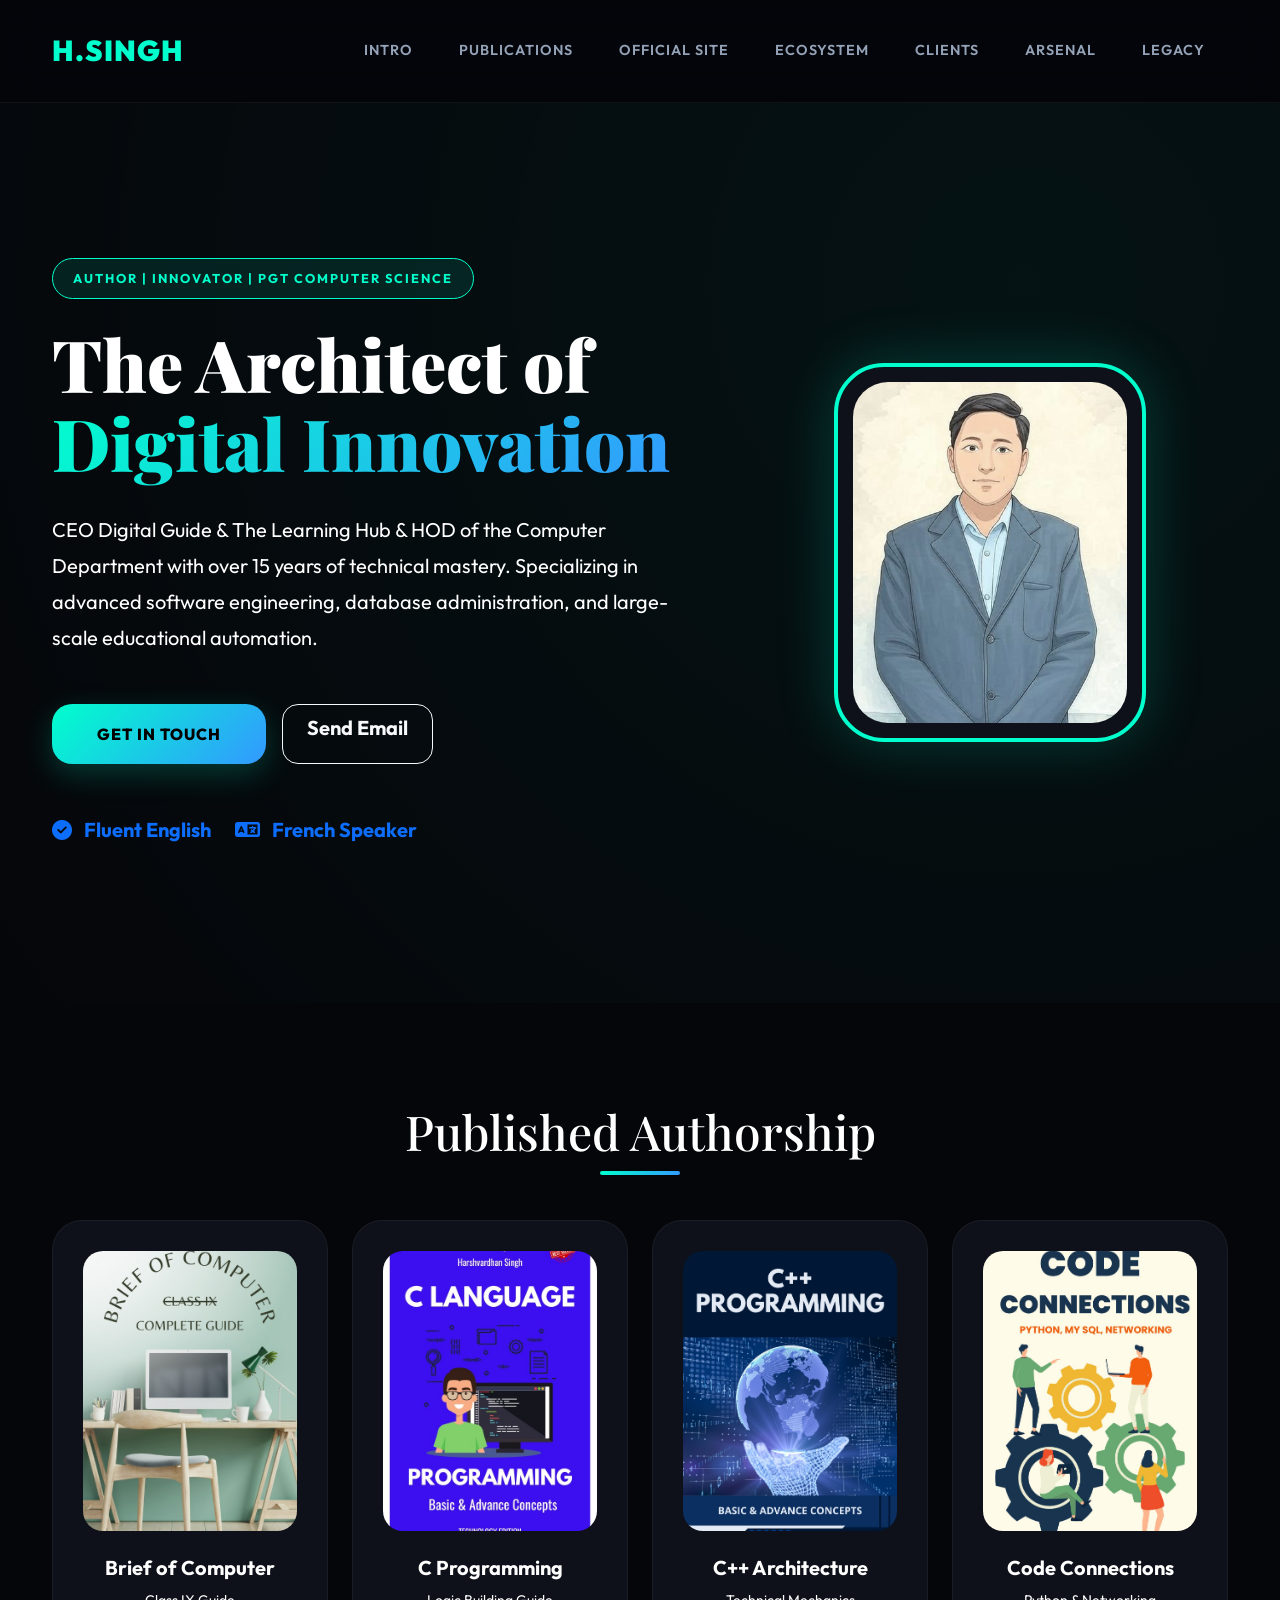
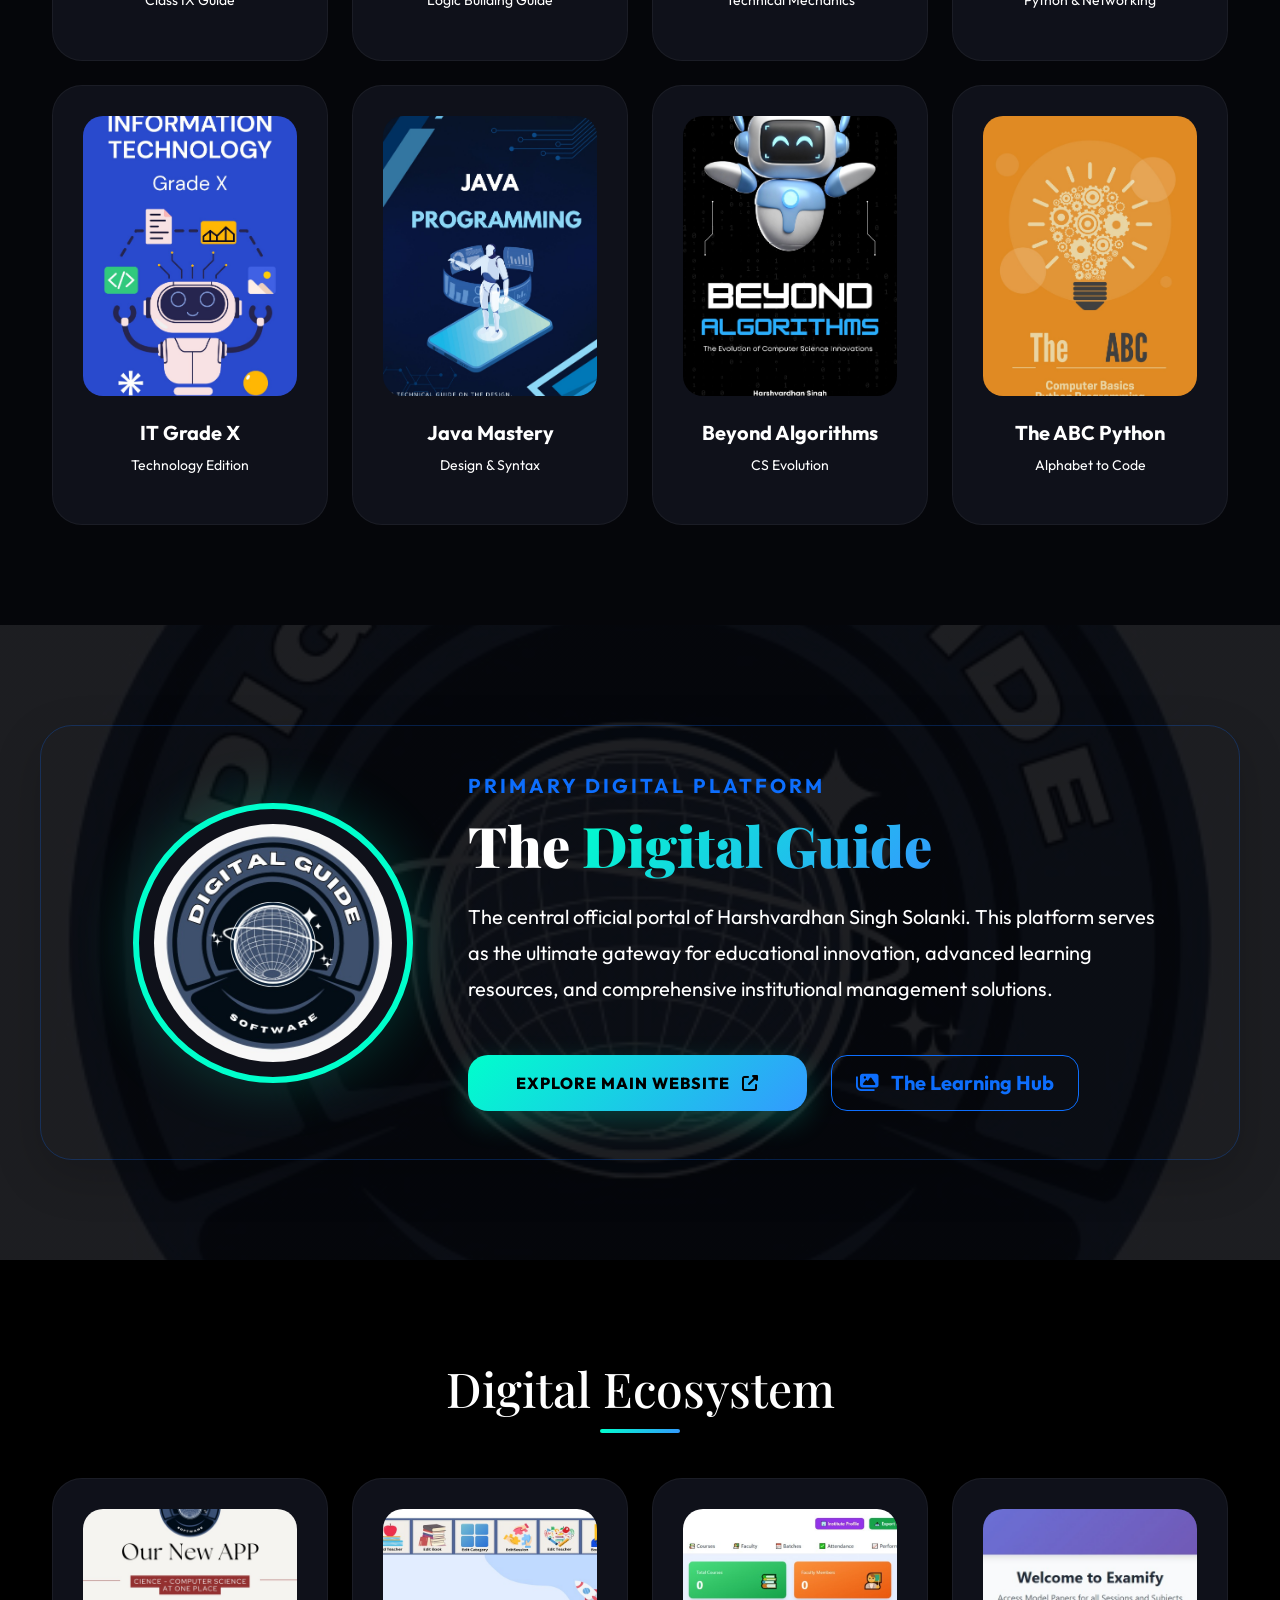
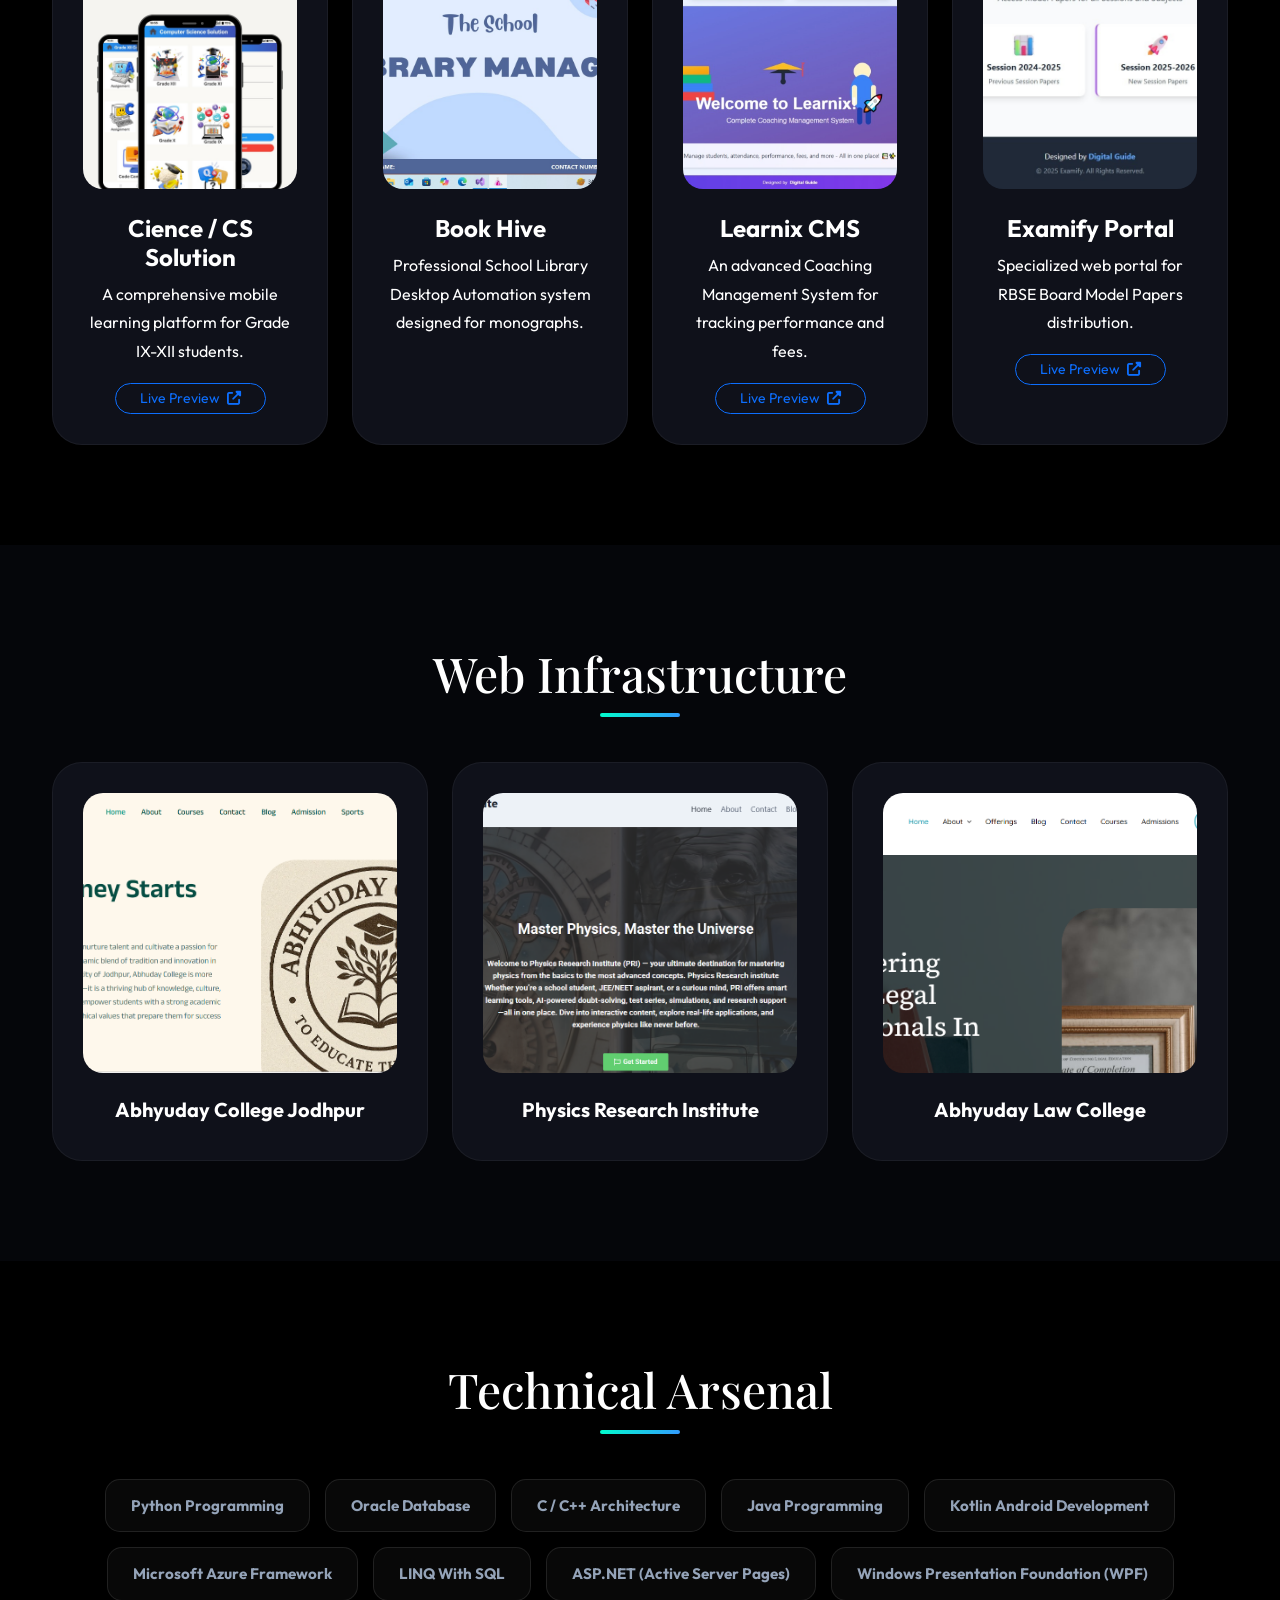
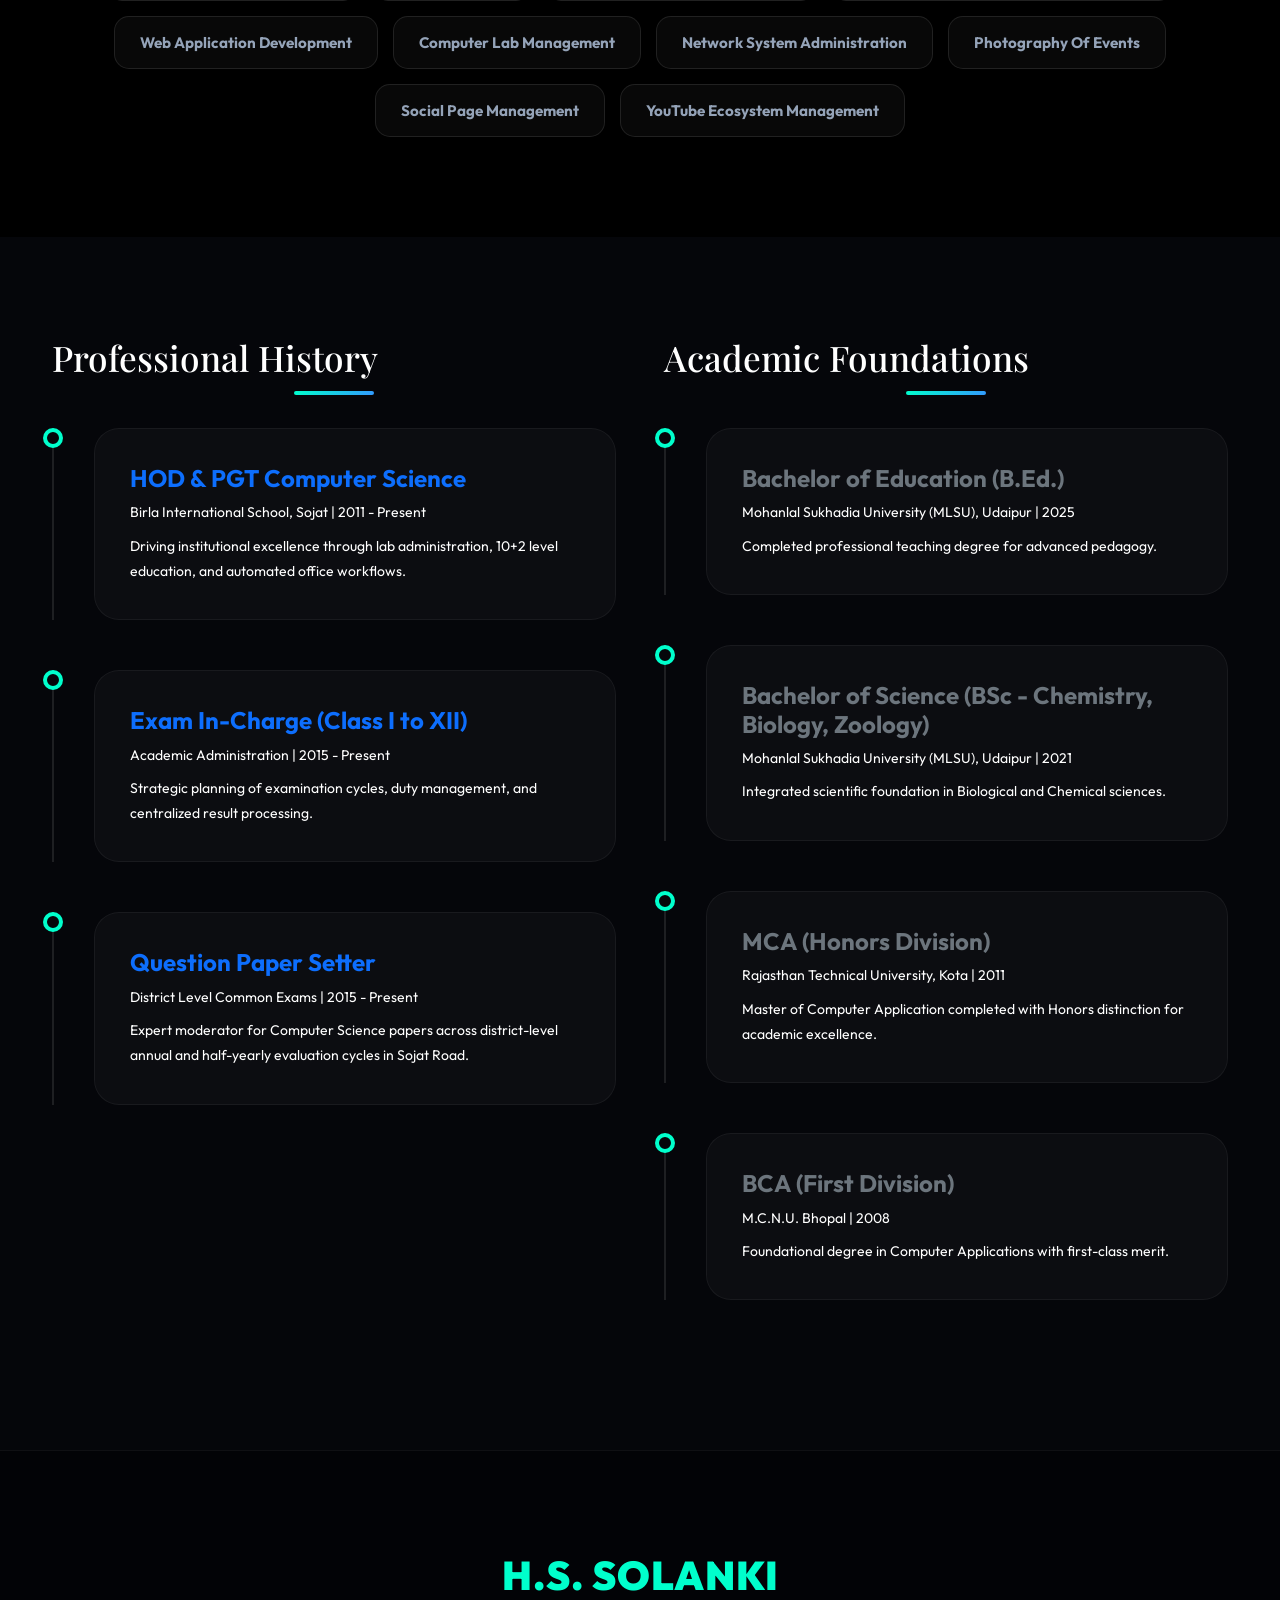
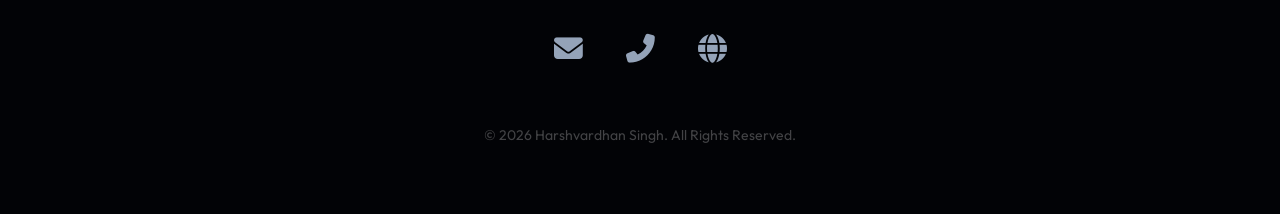
==== commit b3537ef3: "Update index.html" ====
--- a/index.html
+++ b/index.html
@@ -445,6 +445,9 @@
                         <a href="https://digitalguide.co.in/" target="_blank" class="btn btn-premium px-5 py-3">
                             Explore Main Website <i class="fas fa-external-link-alt ms-2"></i>
                         </a>
+                        <button class="btn btn-outline-primary btn-lg px-4 rounded-4 fw-bold" data-bs-toggle="modal" data-bs-target="#learningHubModal">
+                            <i class="fas fa-images me-2"></i> The Learning Hub
+                        </button>
                     </div>
                 </div>
             </div>
@@ -478,7 +481,7 @@
                     <div class="ultra-card text-center">
                         <div class="img-box"><img src="hss.jpeg" alt="Book Hive"></div>
                         <h4 class="fw-bold">Book Hive</h4>
-                        <p class="text-dim">Professional School Library Desktop Automation system designed for tracking monographs.</p>
+                        <p class="text-dim">Professional School Library Desktop Automation system designed for monographs.</p>
                     </div>
                 </div>
                 <div class="col-lg-3 col-md-6" data-aos="zoom-in" data-aos-delay="400">
@@ -492,7 +495,7 @@
                             </div>
                         </div>
                         <h4 class="fw-bold">Learnix CMS</h4>
-                        <p class="text-dim">An advanced Coaching Management System for tracking student performance and fees.</p>
+                        <p class="text-dim">An advanced Coaching Management System for tracking performance and fees.</p>
                         <div class="mt-3">
                             <a href="https://iharshvardhansingh.github.io/Learnix/" target="_blank" class="btn btn-outline-primary btn-sm rounded-pill px-4">
                                 Live Preview <i class="fas fa-external-link-alt ms-1"></i>
@@ -511,7 +514,7 @@
                             </div>
                         </div>
                         <h4 class="fw-bold">Examify Portal</h4>
-                        <p class="text-dim">Specialized web portal for RBSE Board Model Papers distribution and resources.</p>
+                        <p class="text-dim">Specialized web portal for RBSE Board Model Papers distribution.</p>
                         <div class="mt-3">
                             <a href="https://iharshvardhansingh.github.io/Examify/" target="_blank" class="btn btn-outline-primary btn-sm rounded-pill px-4">
                                 Live Preview <i class="fas fa-external-link-alt ms-1"></i>
@@ -659,7 +662,6 @@
     <footer class="text-center">
         <div class="container">
             <h2 class="navbar-brand fs-1 mb-4" data-aos="zoom-in">H.S. SOLANKI</h2>
-            <p class="text-dim mb-5">Senior Software Architect & PGT Computer Science Educator</p>
             <div class="footer-links mb-5" data-aos="fade-up">
                 <a href="mailto:harshvardhansinghsolanki@yahoo.co.in"><i class="fas fa-envelope"></i></a>
                 <a href="tel:+918005676406"><i class="fas fa-phone-alt"></i></a>
@@ -670,6 +672,28 @@
             </p>
         </div>
     </footer>
+
+    <div class="modal fade" id="learningHubModal" tabindex="-1" aria-hidden="true">
+        <div class="modal-dialog modal-xl modal-dialog-centered">
+            <div class="modal-content bg-dark border-primary border-opacity-50" style="border-radius: 30px;">
+                <div class="modal-header border-0">
+                    <h5 class="modal-title text-primary fw-bold">The Learning Hub | Courses & Publications</h5>
+                    <button type="button" class="btn-close btn-close-white" data-bs-dismiss="modal" aria-label="Close"></button>
+                </div>
+                <div class="modal-body p-4">
+                    <div class="row g-3">
+                        <div class="col-md-4"><img src="ad.jpg" class="img-fluid rounded-4 shadow-sm h-100 object-fit-cover" alt="Course Ad"></div>
+                        <div class="col-md-4"><img src="ad1.jpeg" class="img-fluid rounded-4 shadow-sm h-100 object-fit-cover" alt="Course Ad"></div>
+                        <div class="col-md-4"><img src="ad2.jpeg" class="img-fluid rounded-4 shadow-sm h-100 object-fit-cover" alt="Course Ad"></div>
+                        <div class="col-md-6"><img src="ad3.jpg" class="img-fluid rounded-4 shadow-sm h-100 object-fit-cover" alt="Course Advantage"></div>
+                        <div class="col-md-6 text-center bg-black bg-opacity-50 rounded-4 d-flex align-items-center justify-content-center">
+                            <img src="logo2.jpeg" class="img-fluid p-4" style="max-height: 250px;" alt="Logo 2">
+                        </div>
+                    </div>
+                </div>
+            </div>
+        </div>
+    </div>
 
     <script src="https://cdn.jsdelivr.net/npm/bootstrap@5.3.0/dist/js/bootstrap.bundle.min.js"></script>
     <script src="https://unpkg.com/aos@2.3.1/dist/aos.js"></script>
